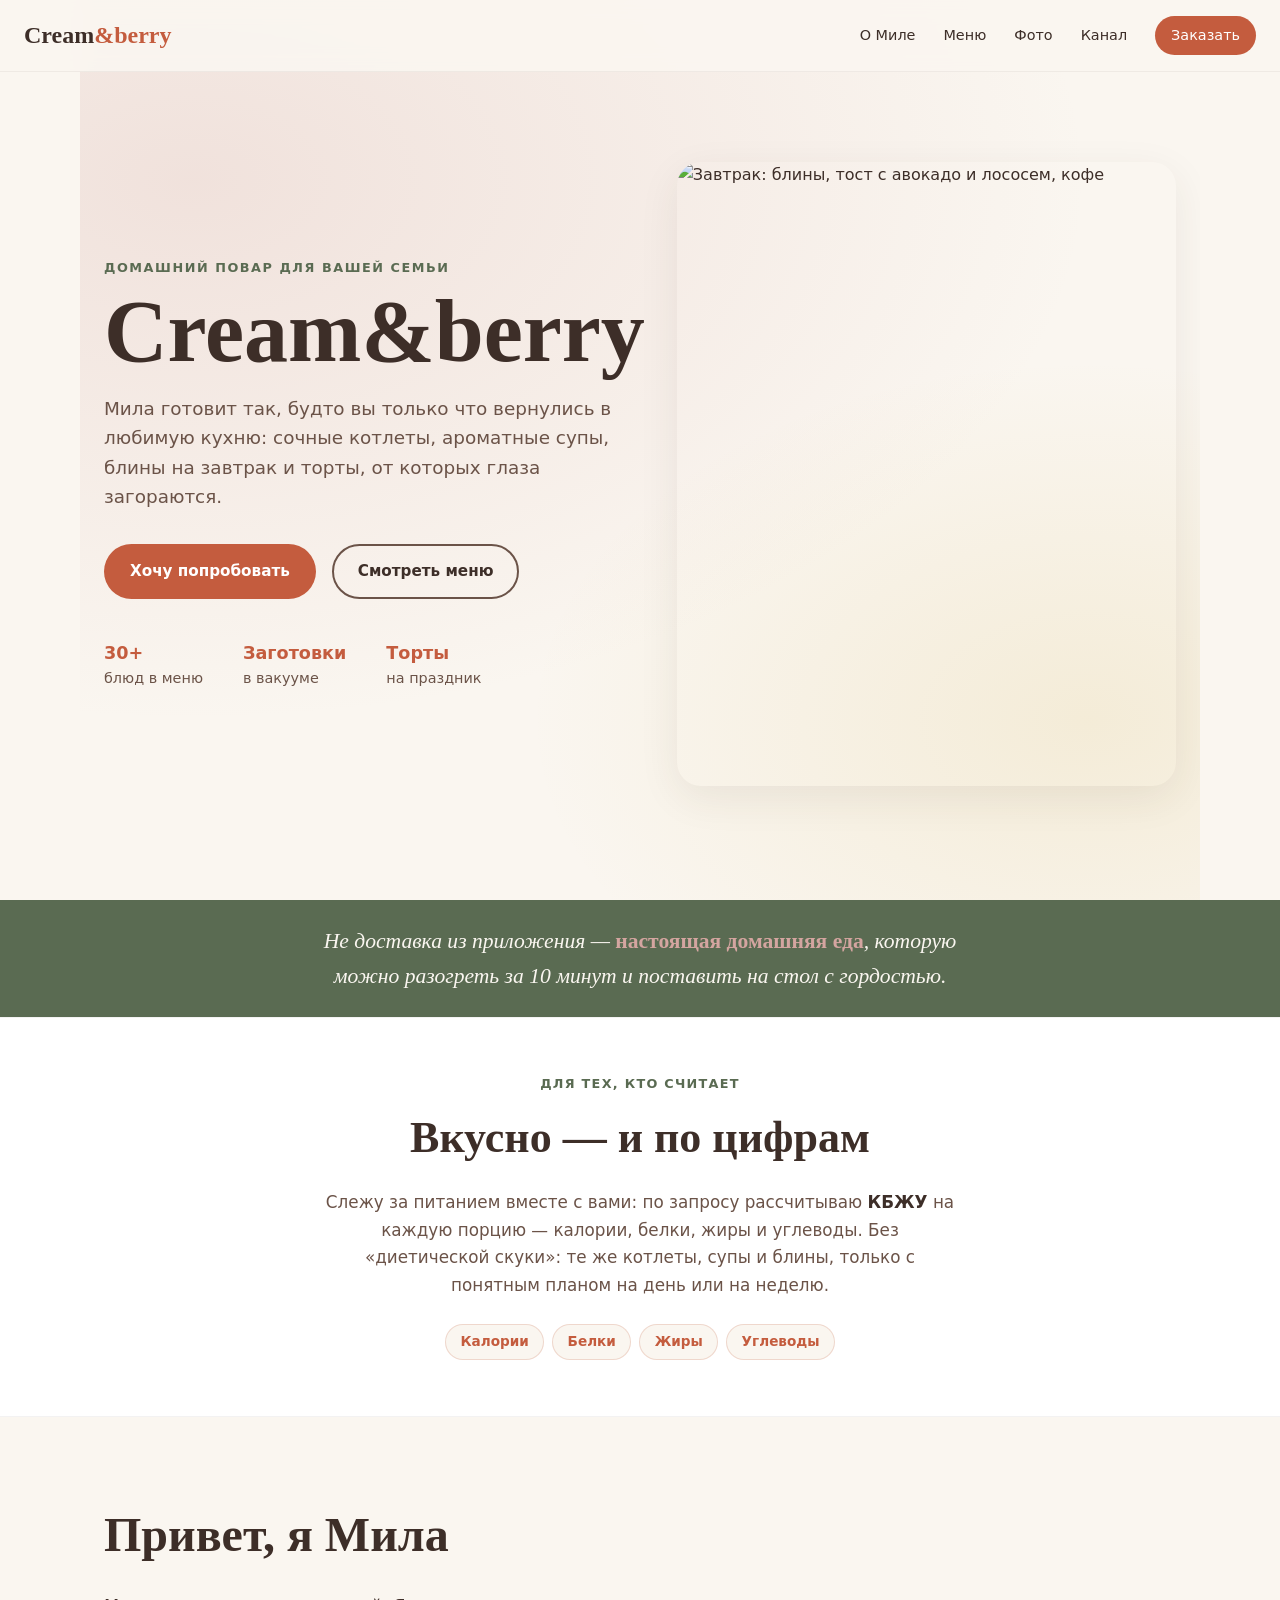
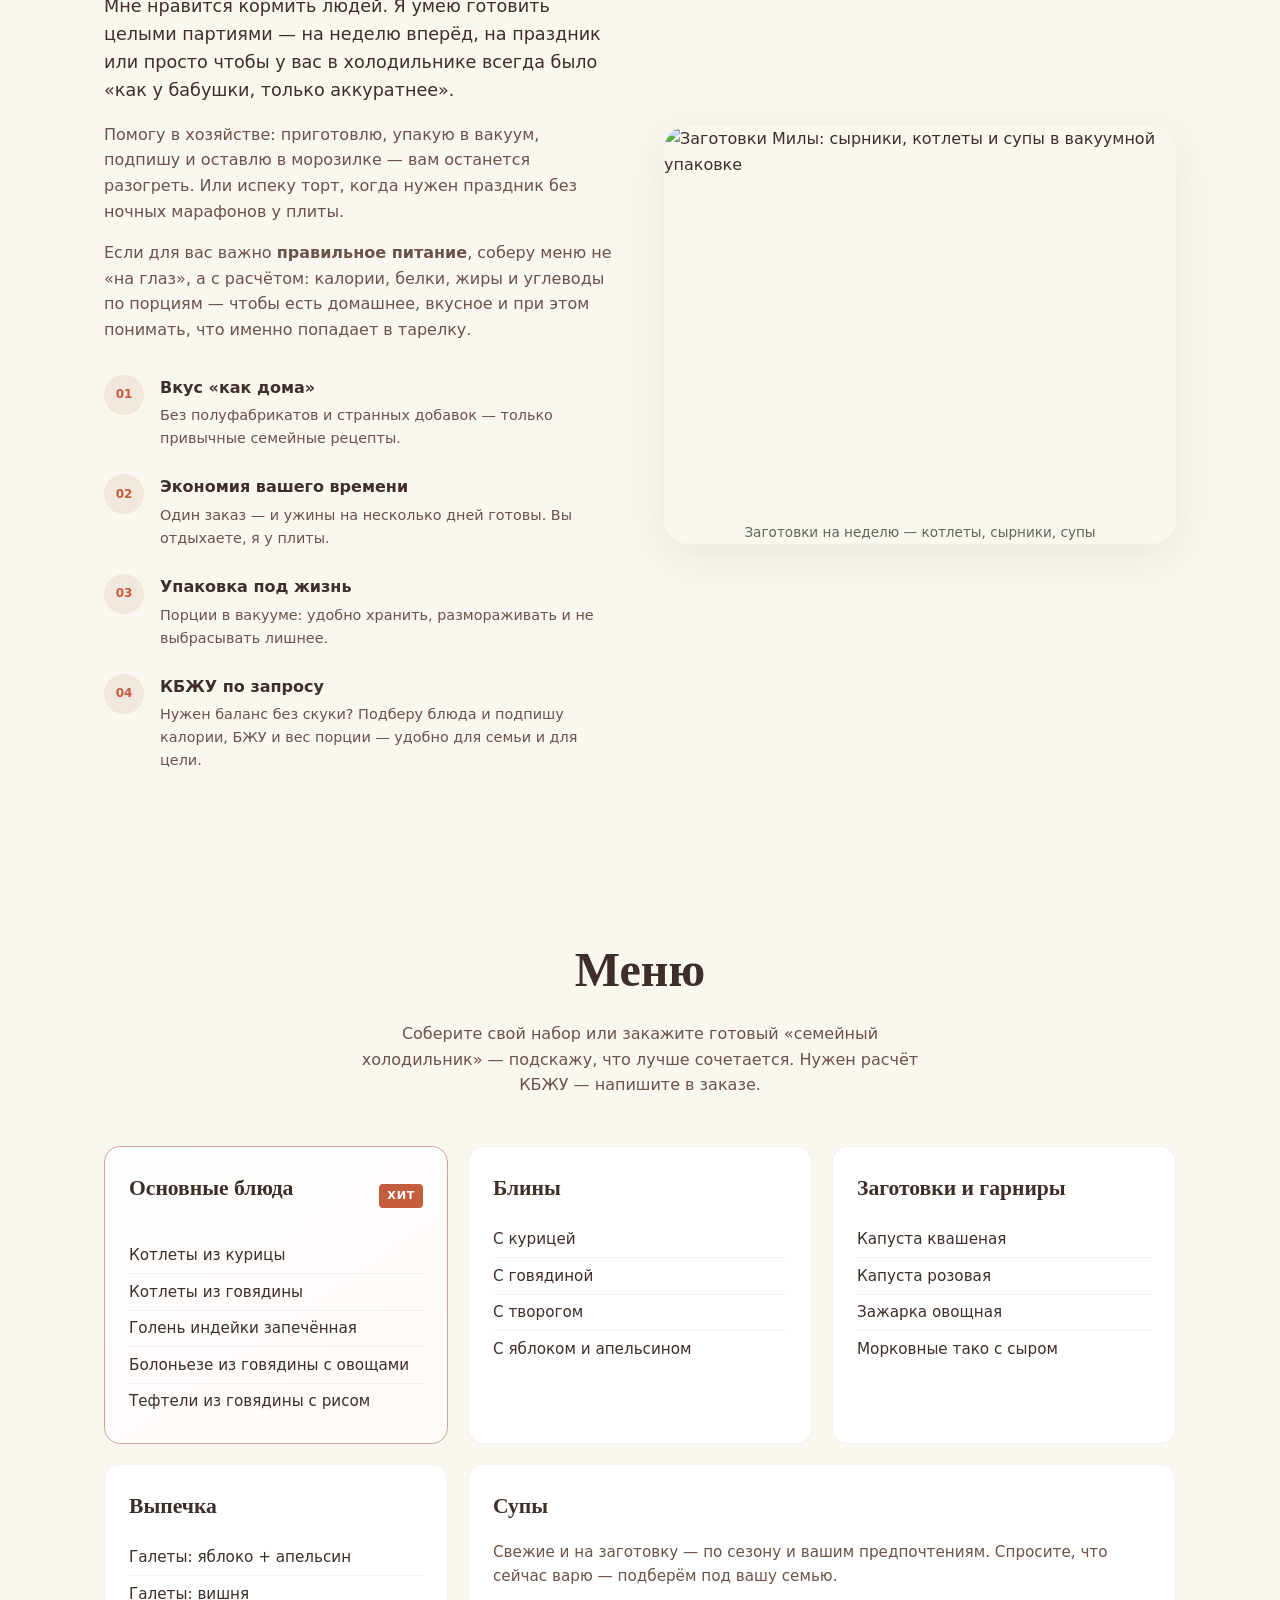
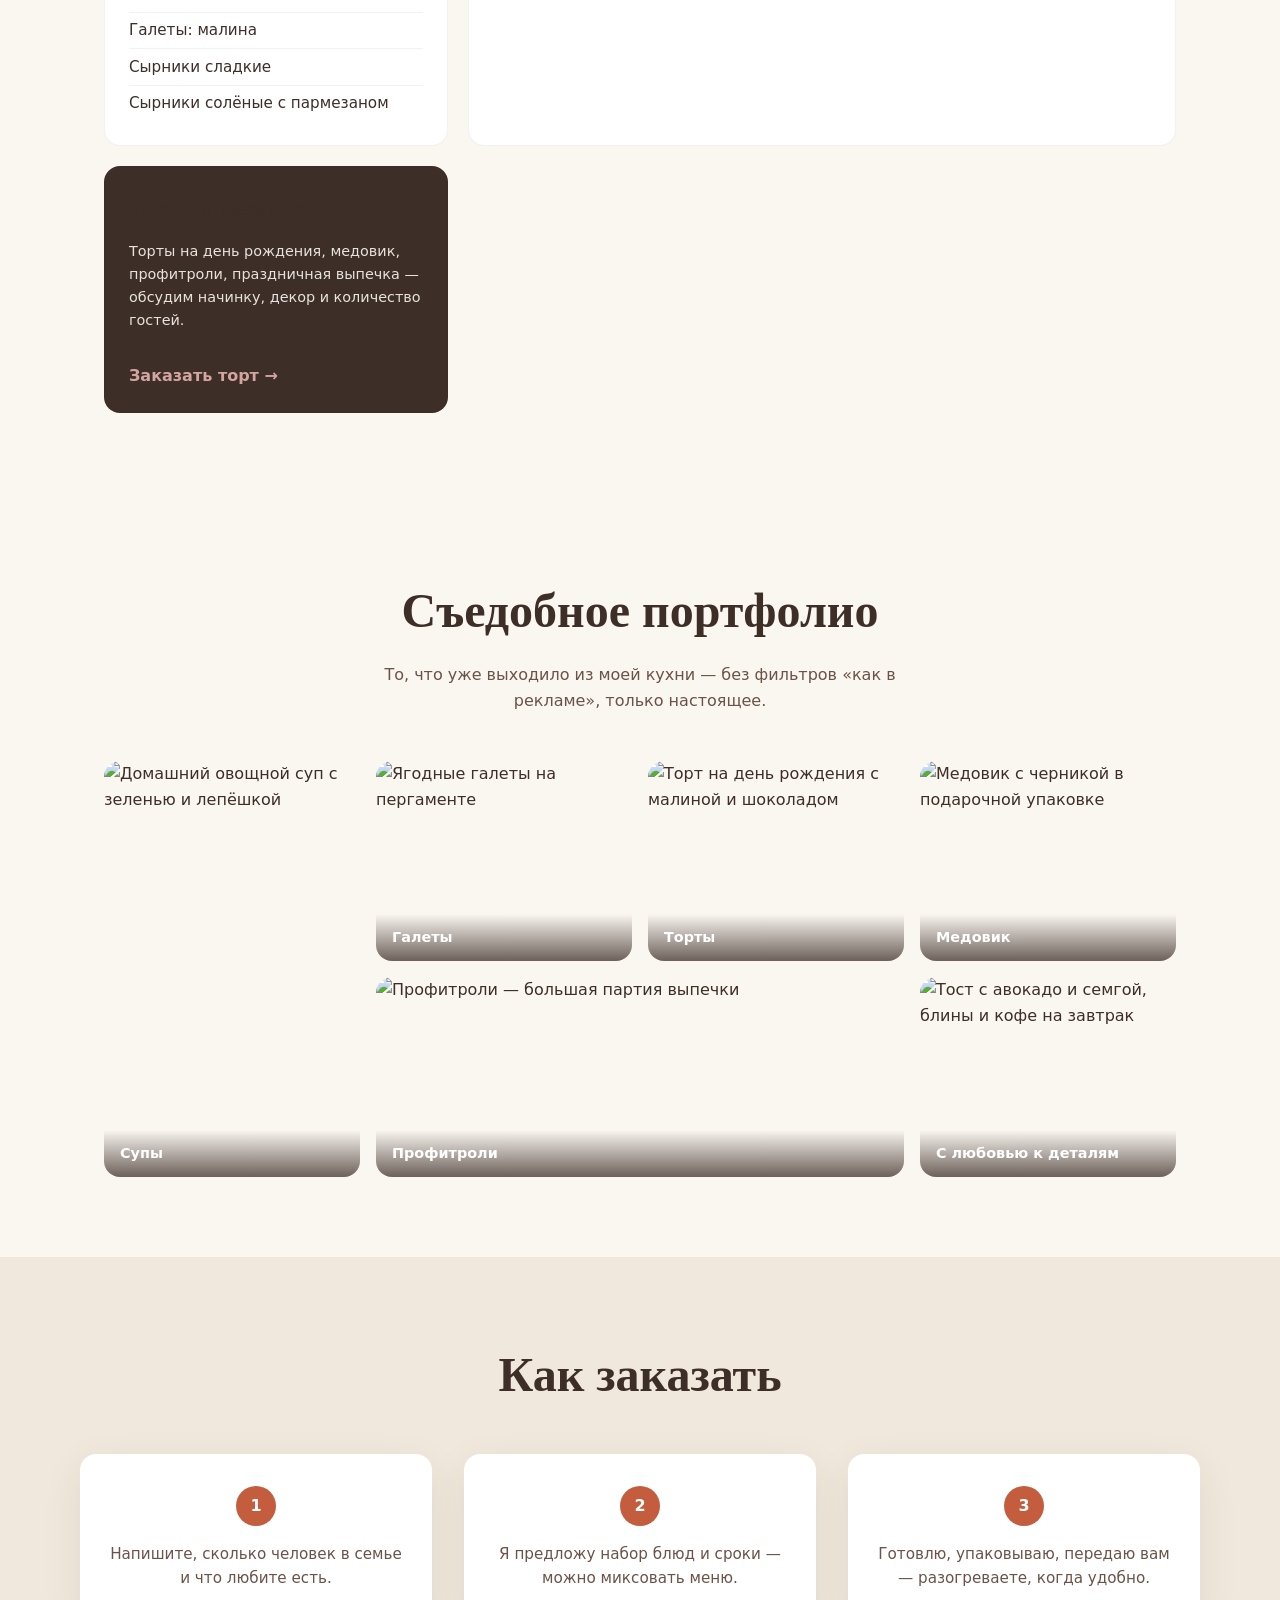
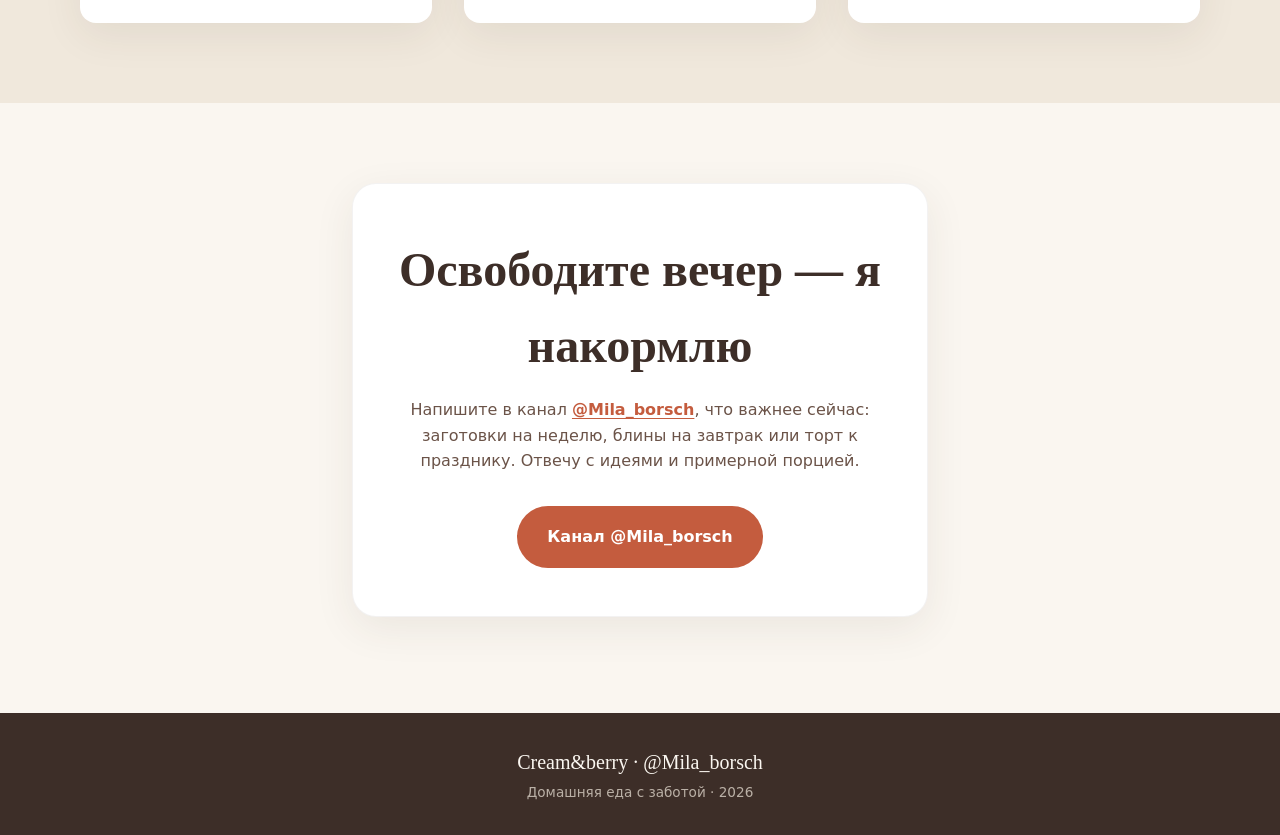
==== index.html @ 5bb438f9 "Add files via upload" ====
<!DOCTYPE html>
<html lang="ru">
<head>
  <meta charset="UTF-8" />
  <meta name="viewport" content="width=device-width, initial-scale=1, viewport-fit=cover" />
  <meta name="theme-color" content="#faf6f0" />
  <meta name="description" content="Cream&berry — домашний повар Мила: котлеты, блины, супы, заготовки, торты. По запросу — расчёт КБЖУ. Канал @Mila_borsch." />
  <title>Cream&berry — домашний повар Мила</title>
  <link rel="stylesheet" href="./styles.css" />
  <script>
    (function () {
      var p = location.pathname;
      if (p.indexOf("/publish/") !== -1) {
        location.replace(p.replace("/publish/", "/") + location.search + location.hash);
      }
    })();
  </script>
</head>
<body>
  <header class="header">
    <a class="logo" href="#top">Cream<span>&berry</span></a>
    <nav id="site-nav" class="nav" aria-label="Навигация">
      <a href="#about">О Миле</a>
      <a href="#menu">Меню</a>
      <a href="#gallery">Фото</a>
      <a href="https://t.me/Mila_borsch" target="_blank" rel="noopener">Канал</a>
      <a href="#order" class="nav-cta">Заказать</a>
    </nav>
    <button class="burger" type="button" aria-label="Открыть меню" aria-expanded="false" aria-controls="site-nav">
      <span></span><span></span><span></span>
    </button>
    <div class="nav-backdrop" hidden aria-hidden="true"></div>
  </header>

  <main id="top">
    <section class="hero">
      <div class="hero-bg" role="presentation"></div>
      <div class="hero-inner">
        <p class="eyebrow">Домашний повар для вашей семьи</p>
        <h1>Cream&berry</h1>
        <p class="hero-lead">
          Мила готовит так, будто вы только что вернулись в любимую кухню:
          сочные котлеты, ароматные супы, блины на завтрак и торты, от которых глаза загораются.
        </p>
        <div class="hero-actions">
          <a class="btn btn-primary" href="#order">Хочу попробовать</a>
          <a class="btn btn-ghost" href="#menu">Смотреть меню</a>
        </div>
        <ul class="hero-stats">
          <li><strong>30+</strong> блюд в меню</li>
          <li><strong>Заготовки</strong> в вакууме</li>
          <li><strong>Торты</strong> на праздник</li>
        </ul>
      </div>
      <figure class="hero-photo">
        <img src="images/hero-breakfast.png" alt="Завтрак: блины, тост с авокадо и лососем, кофе" width="500" height="600" />
      </figure>
    </section>

    <section class="strip">
      <p>Не доставка из приложения — <em>настоящая домашняя еда</em>, которую можно разогреть за 10 минут и поставить на стол с гордостью.</p>
    </section>

    <section class="nutrition" aria-labelledby="nutrition-title">
      <div class="nutrition-inner">
        <p class="nutrition-eyebrow">Для тех, кто считает</p>
        <h2 id="nutrition-title">Вкусно — и по цифрам</h2>
        <p class="nutrition-text">
          Слежу за питанием вместе с вами: по запросу рассчитываю <strong>КБЖУ</strong> на каждую порцию —
          калории, белки, жиры и углеводы. Без «диетической скуки»: те же котлеты, супы и блины,
          только с понятным планом на день или на неделю.
        </p>
        <ul class="nutrition-tags">
          <li>Калории</li>
          <li>Белки</li>
          <li>Жиры</li>
          <li>Углеводы</li>
        </ul>
      </div>
    </section>

    <section id="about" class="about section">
      <div class="about-text">
        <h2>Привет, я Мила</h2>
        <p class="lead">
          Мне нравится кормить людей. Я умею готовить целыми партиями — на неделю вперёд,
          на праздник или просто чтобы у вас в холодильнике всегда было «как у бабушки, только аккуратнее».
        </p>
        <p>
          Помогу в хозяйстве: приготовлю, упакую в вакуум, подпишу и оставлю в морозилке —
          вам останется разогреть. Или испеку торт, когда нужен праздник без ночных марафонов у плиты.
        </p>
        <p>
          Если для вас важно <strong>правильное питание</strong>, соберу меню не «на глаз», а с расчётом:
          калории, белки, жиры и углеводы по порциям — чтобы есть домашнее, вкусное и при этом понимать,
          что именно попадает в тарелку.
        </p>
        <ul class="benefits">
          <li>
            <span class="benefit-icon" aria-hidden="true">01</span>
            <div>
              <h3>Вкус «как дома»</h3>
              <p>Без полуфабрикатов и странных добавок — только привычные семейные рецепты.</p>
            </div>
          </li>
          <li>
            <span class="benefit-icon" aria-hidden="true">02</span>
            <div>
              <h3>Экономия вашего времени</h3>
              <p>Один заказ — и ужины на несколько дней готовы. Вы отдыхаете, я у плиты.</p>
            </div>
          </li>
          <li>
            <span class="benefit-icon" aria-hidden="true">03</span>
            <div>
              <h3>Упаковка под жизнь</h3>
              <p>Порции в вакууме: удобно хранить, размораживать и не выбрасывать лишнее.</p>
            </div>
          </li>
          <li>
            <span class="benefit-icon" aria-hidden="true">04</span>
            <div>
              <h3>КБЖУ по запросу</h3>
              <p>Нужен баланс без скуки? Подберу блюда и подпишу калории, БЖУ и вес порции — удобно для семьи и для цели.</p>
            </div>
          </li>
        </ul>
      </div>
      <figure class="about-photo">
        <img src="images/meal-prep.png" alt="Заготовки Милы: сырники, котлеты и супы в вакуумной упаковке" width="560" height="420" />
        <figcaption>Заготовки на неделю — котлеты, сырники, супы</figcaption>
      </figure>
    </section>

    <section id="menu" class="menu section">
      <div class="section-head">
        <h2>Меню</h2>
        <p>Соберите свой набор или закажите готовый «семейный холодильник» — подскажу, что лучше сочетается. Нужен расчёт КБЖУ — напишите в заказе.</p>
      </div>

      <div class="menu-grid">
        <article class="menu-card menu-card--featured">
          <div class="menu-card-head">
            <h3>Основные блюда</h3>
            <span class="tag">хит</span>
          </div>
          <ul>
            <li>Котлеты из курицы</li>
            <li>Котлеты из говядины</li>
            <li>Голень индейки запечённая</li>
            <li>Болоньезе из говядины с овощами</li>
            <li>Тефтели из говядины с рисом</li>
          </ul>
        </article>

        <article class="menu-card">
          <h3>Блины</h3>
          <ul>
            <li>С курицей</li>
            <li>С говядиной</li>
            <li>С творогом</li>
            <li>С яблоком и апельсином</li>
          </ul>
        </article>

        <article class="menu-card">
          <h3>Заготовки и гарниры</h3>
          <ul>
            <li>Капуста квашеная</li>
            <li>Капуста розовая</li>
            <li>Зажарка овощная</li>
            <li>Морковные тако с сыром</li>
          </ul>
        </article>

        <article class="menu-card">
          <h3>Выпечка</h3>
          <ul>
            <li>Галеты: яблоко + апельсин</li>
            <li>Галеты: вишня</li>
            <li>Галеты: малина</li>
            <li>Сырники сладкие</li>
            <li>Сырники солёные с пармезаном</li>
          </ul>
        </article>

        <article class="menu-card menu-card--wide">
          <h3>Супы</h3>
          <p class="menu-note">Свежие и на заготовку — по сезону и вашим предпочтениям. Спросите, что сейчас варю — подберём под вашу семью.</p>
        </article>

        <article class="menu-card menu-card--accent">
          <h3>Торты и праздник</h3>
          <p>Торты на день рождения, медовик, профитроли, праздничная выпечка — обсудим начинку, декор и количество гостей.</p>
          <a class="link-arrow" href="#order">Заказать торт →</a>
        </article>
      </div>
    </section>

    <section id="gallery" class="gallery section">
      <div class="section-head">
        <h2>Съедобное портфолио</h2>
        <p>То, что уже выходило из моей кухни — без фильтров «как в рекламе», только настоящее.</p>
      </div>
      <div class="gallery-grid">
        <figure class="gallery-item gallery-item--tall">
          <img src="images/soup.png" alt="Домашний овощной суп с зеленью и лепёшкой" loading="lazy" />
          <figcaption>Супы</figcaption>
        </figure>
        <figure class="gallery-item">
          <img src="images/galettes.png" alt="Ягодные галеты на пергаменте" loading="lazy" />
          <figcaption>Галеты</figcaption>
        </figure>
        <figure class="gallery-item">
          <img src="images/birthday-cake.png" alt="Торт на день рождения с малиной и шоколадом" loading="lazy" />
          <figcaption>Торты</figcaption>
        </figure>
        <figure class="gallery-item">
          <img src="images/honey-cake.png" alt="Медовик с черникой в подарочной упаковке" loading="lazy" />
          <figcaption>Медовик</figcaption>
        </figure>
        <figure class="gallery-item gallery-item--wide">
          <img src="images/profiteroles.png" alt="Профитроли — большая партия выпечки" loading="lazy" />
          <figcaption>Профитроли</figcaption>
        </figure>
        <figure class="gallery-item">
          <img src="images/hero-breakfast.png" alt="Тост с авокадо и семгой, блины и кофе на завтрак" loading="lazy" />
          <figcaption>С любовью к деталям</figcaption>
        </figure>
      </div>
    </section>

    <section class="how section">
      <h2>Как заказать</h2>
      <ol class="steps">
        <li>
          <span class="step-num">1</span>
          <p>Напишите, сколько человек в семье и что любите есть.</p>
        </li>
        <li>
          <span class="step-num">2</span>
          <p>Я предложу набор блюд и сроки — можно миксовать меню.</p>
        </li>
        <li>
          <span class="step-num">3</span>
          <p>Готовлю, упаковываю, передаю вам — разогреваете, когда удобно.</p>
        </li>
      </ol>
    </section>

    <section id="order" class="cta section">
      <div class="cta-inner">
        <h2>Освободите вечер — я накормлю</h2>
        <p>
          Напишите в канал <a href="https://t.me/Mila_borsch" target="_blank" rel="noopener">@Mila_borsch</a>,
          что важнее сейчас: заготовки на неделю, блины на завтрак или торт к празднику.
          Отвечу с идеями и примерной порцией.
        </p>
        <div class="cta-buttons">
          <a class="btn btn-primary btn-lg" href="https://t.me/Mila_borsch" target="_blank" rel="noopener">Канал @Mila_borsch</a>
        </div>
      </div>
    </section>
  </main>

  <aside class="mobile-bar" aria-label="Быстрый заказ">
    <a class="mobile-bar-channel" href="https://t.me/Mila_borsch" target="_blank" rel="noopener">@Mila_borsch</a>
    <a class="btn btn-primary mobile-bar-btn" href="https://t.me/Mila_borsch" target="_blank" rel="noopener">Заказать</a>
  </aside>

  <footer class="footer">
    <p class="footer-brand">Cream&berry · <a href="https://t.me/Mila_borsch" target="_blank" rel="noopener">@Mila_borsch</a></p>
    <p class="footer-copy">Домашняя еда с заботой · 2026</p>
  </footer>

  <script src="./script.js"></script>
</body>
</html>
---- styles.css ----
:root {
  --cream: #faf6f0;
  --cream-dark: #f0e8dc;
  --terracotta: #c45c3e;
  --terracotta-dark: #a84a32;
  --sage: #5a6b52;
  --sage-light: #7d8f74;
  --brown: #3d2e28;
  --brown-soft: #6b5348;
  --rose: #d4a5a0;
  --gold: #c9a227;
  --white: #fff;
  --shadow: 0 12px 40px rgba(61, 46, 40, 0.08);
  --radius: 16px;
  --radius-lg: 24px;
  --font-display: Georgia, "Times New Roman", serif;
  --font-body: system-ui, -apple-system, "Segoe UI", Roboto, sans-serif;
  --max: 1120px;
}

*,
*::before,
*::after {
  box-sizing: border-box;
}

html {
  scroll-behavior: smooth;
  scroll-padding-top: 4.5rem;
}

body {
  margin: 0;
  font-family: var(--font-body);
  font-size: 1rem;
  line-height: 1.6;
  color: var(--brown);
  background: var(--cream);
  overflow-x: hidden;
}

body.menu-open {
  overflow: hidden;
}

img {
  max-width: 100%;
  height: auto;
  display: block;
}

a {
  color: inherit;
  text-decoration: none;
}

/* Header */
.header {
  position: fixed;
  top: 0;
  left: 0;
  right: 0;
  z-index: 100;
  display: flex;
  align-items: center;
  justify-content: space-between;
  padding: 1rem 1.5rem;
  background: rgba(250, 246, 240, 0.92);
  backdrop-filter: blur(10px);
  border-bottom: 1px solid rgba(61, 46, 40, 0.06);
}

.logo {
  font-family: var(--font-display);
  font-size: 1.5rem;
  font-weight: 700;
  color: var(--brown);
}

.logo span {
  color: var(--terracotta);
}

.nav {
  display: flex;
  gap: 1.75rem;
  align-items: center;
  font-size: 0.9rem;
  font-weight: 500;
}

.nav a:hover {
  color: var(--terracotta);
}

.nav-cta {
  padding: 0.5rem 1rem;
  background: var(--terracotta);
  color: var(--white) !important;
  border-radius: 999px;
}

.nav-cta:hover {
  background: var(--terracotta-dark);
}

.burger {
  display: none;
  flex-direction: column;
  gap: 5px;
  padding: 8px;
  border: none;
  background: none;
  cursor: pointer;
}

.burger span {
  width: 22px;
  height: 2px;
  background: var(--brown);
  border-radius: 1px;
  transition: transform 0.2s, opacity 0.2s;
}

.burger.is-active span:nth-child(1) {
  transform: translateY(7px) rotate(45deg);
}

.burger.is-active span:nth-child(2) {
  opacity: 0;
}

.burger.is-active span:nth-child(3) {
  transform: translateY(-7px) rotate(-45deg);
}

.nav-backdrop {
  display: none;
}

/* Buttons */
.btn {
  display: inline-flex;
  align-items: center;
  justify-content: center;
  padding: 0.85rem 1.5rem;
  font-family: var(--font-body);
  font-size: 0.95rem;
  font-weight: 600;
  border-radius: 999px;
  border: 2px solid transparent;
  cursor: pointer;
  transition: transform 0.15s, background 0.15s, color 0.15s;
}

.btn:hover {
  transform: translateY(-1px);
}

.btn-primary {
  background: var(--terracotta);
  color: var(--white);
}

.btn-primary:hover {
  background: var(--terracotta-dark);
}

.btn-secondary {
  background: var(--brown);
  color: var(--white);
}

.btn-secondary:hover {
  background: var(--brown-soft);
}

.btn-ghost {
  border-color: var(--brown-soft);
  color: var(--brown);
  background: transparent;
}

.btn-ghost:hover {
  border-color: var(--terracotta);
  color: var(--terracotta);
}

.btn-lg {
  padding: 1rem 1.75rem;
  font-size: 1rem;
}

/* Hero */
.hero {
  position: relative;
  min-height: 100vh;
  display: grid;
  grid-template-columns: 1fr 1fr;
  align-items: center;
  gap: 2rem;
  padding: 7rem 1.5rem 4rem;
  max-width: var(--max);
  margin: 0 auto;
  overflow: hidden;
}

.hero-bg {
  position: absolute;
  inset: 0;
  background:
    radial-gradient(ellipse 80% 60% at 10% 20%, rgba(212, 165, 160, 0.25), transparent),
    radial-gradient(ellipse 50% 40% at 90% 80%, rgba(201, 162, 39, 0.12), transparent);
  pointer-events: none;
}

.hero-inner {
  position: relative;
  z-index: 1;
}

.eyebrow {
  font-size: 0.8rem;
  font-weight: 600;
  letter-spacing: 0.12em;
  text-transform: uppercase;
  color: var(--sage);
  margin: 0 0 0.75rem;
}

.hero h1 {
  font-family: var(--font-display);
  font-size: clamp(3.5rem, 8vw, 5.5rem);
  font-weight: 700;
  line-height: 0.95;
  margin: 0 0 1.25rem;
  color: var(--brown);
}

.hero-lead {
  font-size: 1.15rem;
  color: var(--brown-soft);
  max-width: 32rem;
  margin: 0 0 2rem;
}

.hero-actions {
  display: flex;
  flex-wrap: wrap;
  gap: 1rem;
  margin-bottom: 2.5rem;
}

.hero-stats {
  list-style: none;
  padding: 0;
  margin: 0;
  display: flex;
  flex-wrap: wrap;
  gap: 1.5rem 2.5rem;
  font-size: 0.9rem;
  color: var(--brown-soft);
}

.hero-stats strong {
  display: block;
  font-size: 1.1rem;
  color: var(--terracotta);
  font-weight: 700;
}

.hero-photo {
  position: relative;
  z-index: 1;
  margin: 0;
  border-radius: var(--radius-lg);
  overflow: hidden;
  box-shadow: var(--shadow);
}

.hero-photo img {
  width: 100%;
  aspect-ratio: 4 / 5;
  object-fit: cover;
}

/* Strip */
.strip {
  background: var(--sage);
  color: var(--cream);
  text-align: center;
  padding: 1.5rem 1.5rem;
}

.strip p {
  margin: 0;
  max-width: 40rem;
  margin-inline: auto;
  font-family: var(--font-display);
  font-size: 1.35rem;
  font-style: italic;
}

.strip em {
  font-style: normal;
  color: var(--rose);
  font-weight: 600;
}

/* Nutrition / KBJU */
.nutrition {
  padding: 3.5rem 1.5rem;
  background: var(--white);
  border-block: 1px solid rgba(61, 46, 40, 0.06);
}

.nutrition-inner {
  max-width: 40rem;
  margin: 0 auto;
  text-align: center;
}

.nutrition-eyebrow {
  margin: 0 0 0.5rem;
  font-size: 0.8rem;
  font-weight: 600;
  letter-spacing: 0.1em;
  text-transform: uppercase;
  color: var(--sage);
}

.nutrition h2 {
  font-family: var(--font-display);
  font-size: clamp(2rem, 5vw, 2.75rem);
  font-weight: 600;
  margin: 0 0 1rem;
  color: var(--brown);
}

.nutrition-text {
  margin: 0 0 1.5rem;
  font-size: 1.05rem;
  line-height: 1.65;
  color: var(--brown-soft);
}

.nutrition-text strong {
  color: var(--brown);
  font-weight: 600;
}

.nutrition-tags {
  list-style: none;
  padding: 0;
  margin: 0;
  display: flex;
  flex-wrap: wrap;
  justify-content: center;
  gap: 0.5rem;
}

.nutrition-tags li {
  padding: 0.4rem 0.9rem;
  font-size: 0.85rem;
  font-weight: 600;
  color: var(--terracotta);
  background: var(--cream);
  border: 1px solid rgba(196, 92, 62, 0.2);
  border-radius: 999px;
}

/* Sections */
.section {
  padding: 5rem 1.5rem;
  max-width: var(--max);
  margin: 0 auto;
}

.section-head {
  text-align: center;
  max-width: 36rem;
  margin: 0 auto 3rem;
}

.section-head h2,
.about h2,
.how h2,
.cta h2 {
  font-family: var(--font-display);
  font-size: clamp(2.25rem, 5vw, 3rem);
  font-weight: 600;
  margin: 0 0 0.75rem;
  color: var(--brown);
}

.section-head p {
  margin: 0;
  color: var(--brown-soft);
}

/* About */
.about {
  display: grid;
  grid-template-columns: 1fr 1fr;
  gap: 3rem;
  align-items: center;
}

.about .lead {
  font-size: 1.1rem;
  color: var(--brown);
}

.about p {
  color: var(--brown-soft);
}

.benefits {
  list-style: none;
  padding: 0;
  margin: 2rem 0 0;
  display: flex;
  flex-direction: column;
  gap: 1.5rem;
}

.benefits li {
  display: flex;
  gap: 1rem;
  align-items: flex-start;
}

.benefit-icon {
  flex-shrink: 0;
  font-size: 0.75rem;
  font-weight: 700;
  color: var(--terracotta);
  width: 2.5rem;
  height: 2.5rem;
  display: flex;
  align-items: center;
  justify-content: center;
  background: var(--cream-dark);
  border-radius: 50%;
}

.benefits h3 {
  margin: 0 0 0.25rem;
  font-size: 1rem;
}

.benefits p {
  margin: 0;
  font-size: 0.9rem;
}

.about-photo {
  margin: 0;
  border-radius: var(--radius-lg);
  overflow: hidden;
  box-shadow: var(--shadow);
}

.about-photo figcaption {
  padding: 0.75rem 0 0;
  font-size: 0.85rem;
  color: var(--sage);
  text-align: center;
}

.about-photo img {
  width: 100%;
  aspect-ratio: 4 / 3;
  object-fit: cover;
}

/* Menu */
.menu-grid {
  display: grid;
  grid-template-columns: repeat(3, 1fr);
  gap: 1.25rem;
}

.menu-card {
  background: var(--white);
  border-radius: var(--radius);
  padding: 1.5rem;
  border: 1px solid rgba(61, 46, 40, 0.06);
}

.menu-card--featured {
  grid-column: span 1;
  border-color: var(--rose);
  background: linear-gradient(145deg, var(--white) 0%, #fff9f7 100%);
}

.menu-card--wide {
  grid-column: span 2;
}

.menu-card--accent {
  grid-column: span 1;
  background: var(--brown);
  color: var(--cream);
}

.menu-card--accent h3,
.menu-card--accent p {
  color: var(--cream);
}

.menu-card--accent .link-arrow {
  color: var(--rose);
  font-weight: 600;
  margin-top: 1rem;
  display: inline-block;
}

.menu-card-head {
  display: flex;
  align-items: center;
  justify-content: space-between;
  gap: 0.5rem;
  margin-bottom: 1rem;
}

.menu-card h3 {
  font-family: var(--font-display);
  font-size: 1.35rem;
  margin: 0 0 1rem;
  color: var(--brown);
}

.menu-card--accent h3 {
  margin-bottom: 0.75rem;
}

.tag {
  font-size: 0.7rem;
  font-weight: 700;
  text-transform: uppercase;
  letter-spacing: 0.06em;
  background: var(--terracotta);
  color: var(--white);
  padding: 0.2rem 0.5rem;
  border-radius: 4px;
}

.menu-card ul {
  margin: 0;
  padding: 0;
  list-style: none;
}

.menu-card li {
  padding: 0.35rem 0;
  border-bottom: 1px solid rgba(61, 46, 40, 0.06);
  font-size: 0.95rem;
}

.menu-card li:last-child {
  border-bottom: none;
}

.menu-note {
  margin: 0;
  font-size: 0.95rem;
  color: var(--brown-soft);
}

.menu-card--accent .menu-note,
.menu-card--accent p {
  font-size: 0.9rem;
  opacity: 0.9;
}

/* Gallery */
.gallery-grid {
  display: grid;
  grid-template-columns: repeat(4, 1fr);
  grid-template-rows: repeat(2, 200px);
  gap: 1rem;
}

.gallery-item {
  margin: 0;
  position: relative;
  border-radius: var(--radius);
  overflow: hidden;
}

.gallery-item img {
  width: 100%;
  height: 100%;
  object-fit: cover;
  transition: transform 0.4s ease;
}

.gallery-item:hover img {
  transform: scale(1.04);
}

.gallery-item figcaption {
  position: absolute;
  bottom: 0;
  left: 0;
  right: 0;
  padding: 0.75rem 1rem;
  background: linear-gradient(transparent, rgba(61, 46, 40, 0.75));
  color: var(--white);
  font-weight: 600;
  font-size: 0.9rem;
}

.gallery-item--tall {
  grid-row: span 2;
}

.gallery-item--wide {
  grid-column: span 2;
}

/* How */
.how {
  text-align: center;
  background: var(--cream-dark);
  max-width: none;
  padding-left: 1.5rem;
  padding-right: 1.5rem;
}

.how h2 {
  margin-bottom: 2.5rem;
}

.steps {
  list-style: none;
  padding: 0;
  margin: 0 auto;
  max-width: var(--max);
  display: grid;
  grid-template-columns: repeat(3, 1fr);
  gap: 2rem;
}

.steps li {
  background: var(--white);
  padding: 2rem 1.5rem;
  border-radius: var(--radius);
  box-shadow: var(--shadow);
}

.step-num {
  display: inline-flex;
  width: 2.5rem;
  height: 2.5rem;
  align-items: center;
  justify-content: center;
  background: var(--terracotta);
  color: var(--white);
  font-weight: 700;
  border-radius: 50%;
  margin-bottom: 1rem;
}

.steps p {
  margin: 0;
  font-size: 0.95rem;
  color: var(--brown-soft);
}

/* CTA */
.cta {
  max-width: none;
  padding-bottom: 6rem;
}

.cta-inner {
  max-width: 36rem;
  margin: 0 auto;
  text-align: center;
  background: var(--white);
  padding: 3rem 2rem;
  border-radius: var(--radius-lg);
  box-shadow: var(--shadow);
  border: 1px solid rgba(61, 46, 40, 0.06);
}

.cta-inner p {
  color: var(--brown-soft);
  margin: 0 0 2rem;
}

.cta-buttons {
  display: flex;
  flex-wrap: wrap;
  gap: 1rem;
  justify-content: center;
}

.cta-inner a:not(.btn) {
  color: var(--terracotta);
  font-weight: 600;
  text-decoration: underline;
  text-underline-offset: 3px;
}

.cta-inner a:not(.btn):hover {
  color: var(--terracotta-dark);
}

/* Footer */
.footer {
  text-align: center;
  padding: 2rem 1.5rem;
  border-top: 1px solid rgba(61, 46, 40, 0.08);
  background: var(--brown);
  color: var(--cream-dark);
}

.footer-brand {
  font-family: var(--font-display);
  font-size: 1.25rem;
  margin: 0 0 0.25rem;
  color: var(--cream);
}

.footer-brand a {
  color: var(--cream);
}

.footer-brand a:hover {
  color: var(--rose);
}

.footer-copy {
  margin: 0;
  font-size: 0.85rem;
  opacity: 0.7;
}

/* Mobile bottom bar */
.mobile-bar {
  display: none;
}

/* Tablet & mobile */
@media (max-width: 900px) {
  html {
    scroll-padding-top: 3.75rem;
  }

  .header {
    padding: 0.75rem max(1rem, env(safe-area-inset-right)) 0.75rem max(1rem, env(safe-area-inset-left));
    padding-top: max(0.75rem, env(safe-area-inset-top));
  }

  .logo {
    font-size: 1.25rem;
    max-width: 55vw;
    line-height: 1.1;
  }

  .burger {
    display: flex;
    min-width: 44px;
    min-height: 44px;
    align-items: center;
    justify-content: center;
    z-index: 110;
  }

  .nav-backdrop {
    display: block;
    position: fixed;
    inset: 0;
    z-index: 98;
    background: rgba(61, 46, 40, 0.45);
    opacity: 0;
    transition: opacity 0.25s;
    pointer-events: none;
  }

  .nav-backdrop:not([hidden]) {
    opacity: 1;
    pointer-events: auto;
  }

  .nav {
    position: fixed;
    inset: 0;
    top: 0;
    left: 0;
    right: 0;
    bottom: 0;
    z-index: 99;
    flex-direction: column;
    align-items: stretch;
    justify-content: center;
    gap: 0;
    padding: 5rem 1.5rem 2rem;
    padding-top: max(5rem, calc(env(safe-area-inset-top) + 4rem));
    background: var(--cream);
    opacity: 0;
    visibility: hidden;
    transform: translateX(100%);
    transition: transform 0.3s ease, opacity 0.25s, visibility 0.25s;
  }

  .nav:not(.is-open) {
    pointer-events: none;
  }

  .nav.is-open {
    opacity: 1;
    visibility: visible;
    transform: translateX(0);
    pointer-events: auto;
  }

  .nav a {
    padding: 1rem 0;
    font-size: 1.15rem;
    border-bottom: 1px solid rgba(61, 46, 40, 0.08);
    min-height: 48px;
    display: flex;
    align-items: center;
  }

  .nav a:last-child {
    border-bottom: none;
  }

  .nav-cta {
    margin-top: 1rem;
    justify-content: center;
    text-align: center;
    padding: 1rem 1.5rem;
    font-size: 1.05rem;
    border: none;
  }

  .hero {
    grid-template-columns: 1fr;
    min-height: auto;
    padding: calc(4.5rem + env(safe-area-inset-top, 0px)) 1.25rem 2.5rem;
    gap: 1.5rem;
  }

  .hero h1 {
    font-size: clamp(2.5rem, 12vw, 3.75rem);
    word-break: break-word;
  }

  .hero-lead {
    font-size: 1rem;
    margin-bottom: 1.5rem;
  }

  .hero-stats {
    gap: 1rem 1.5rem;
  }

  .hero-photo {
    order: -1;
    max-height: none;
  }

  .hero-photo img {
    aspect-ratio: 1 / 1;
    max-height: 52vh;
  }

  .strip {
    padding: 1.25rem 1rem;
  }

  .strip p {
    font-size: 1.1rem;
  }

  .nutrition {
    padding: 2.5rem 1.25rem;
  }

  .nutrition-text {
    font-size: 1rem;
  }

  .section {
    padding: 3rem 1.25rem;
  }

  .section-head {
    margin-bottom: 2rem;
  }

  .about {
    grid-template-columns: 1fr;
    gap: 2rem;
  }

  .about-photo {
    order: -1;
  }

  .menu-grid {
    grid-template-columns: 1fr;
  }

  .menu-card--wide,
  .menu-card--featured,
  .menu-card--accent {
    grid-column: span 1;
  }

  .gallery-grid {
    display: flex;
    flex-direction: column;
    gap: 0.75rem;
  }

  .gallery-item,
  .gallery-item--tall,
  .gallery-item--wide {
    grid-column: unset;
    grid-row: unset;
    min-height: 0;
  }

  .gallery-item img {
    aspect-ratio: 4 / 3;
    height: auto;
  }

  .gallery-item:hover img {
    transform: none;
  }

  .steps {
    grid-template-columns: 1fr;
    gap: 1rem;
  }

  .steps li {
    padding: 1.5rem 1.25rem;
  }

  .cta {
    padding-bottom: 5rem;
  }

  .cta-inner {
    padding: 2rem 1.25rem;
    margin-inline: 0;
    border-radius: var(--radius);
  }

  .cta-buttons .btn {
    width: 100%;
  }

  .footer {
    padding-bottom: calc(5.5rem + env(safe-area-inset-bottom, 0px));
  }

  .mobile-bar {
    display: flex;
    align-items: center;
    justify-content: space-between;
    gap: 0.75rem;
    position: fixed;
    left: 0;
    right: 0;
    bottom: 0;
    z-index: 90;
    padding: 0.65rem max(1rem, env(safe-area-inset-right)) calc(0.65rem + env(safe-area-inset-bottom, 0px)) max(1rem, env(safe-area-inset-left));
    background: rgba(250, 246, 240, 0.96);
    backdrop-filter: blur(12px);
    border-top: 1px solid rgba(61, 46, 40, 0.1);
    box-shadow: 0 -4px 24px rgba(61, 46, 40, 0.06);
  }

  .mobile-bar-channel {
    font-size: 0.85rem;
    font-weight: 600;
    color: var(--brown-soft);
    flex-shrink: 0;
  }

  .mobile-bar-btn {
    flex: 1;
    max-width: 12rem;
    padding: 0.75rem 1.25rem;
    min-height: 44px;
  }
}

@media (max-width: 480px) {
  .hero-actions {
    flex-direction: column;
  }

  .hero-actions .btn {
    width: 100%;
    min-height: 48px;
  }

  .btn {
    min-height: 44px;
  }

  .eyebrow {
    font-size: 0.72rem;
    letter-spacing: 0.08em;
  }

  .hero-stats {
    flex-direction: column;
    gap: 0.75rem;
  }

  .hero-stats li {
    display: flex;
    align-items: baseline;
    gap: 0.5rem;
  }

  .hero-stats strong {
    display: inline;
    margin-right: 0.35rem;
  }

  .menu-card {
    padding: 1.25rem;
  }

  .cta-inner h2 {
    font-size: 1.75rem;
  }
}

@media (min-width: 901px) {
  .mobile-bar {
    display: none !important;
  }
}
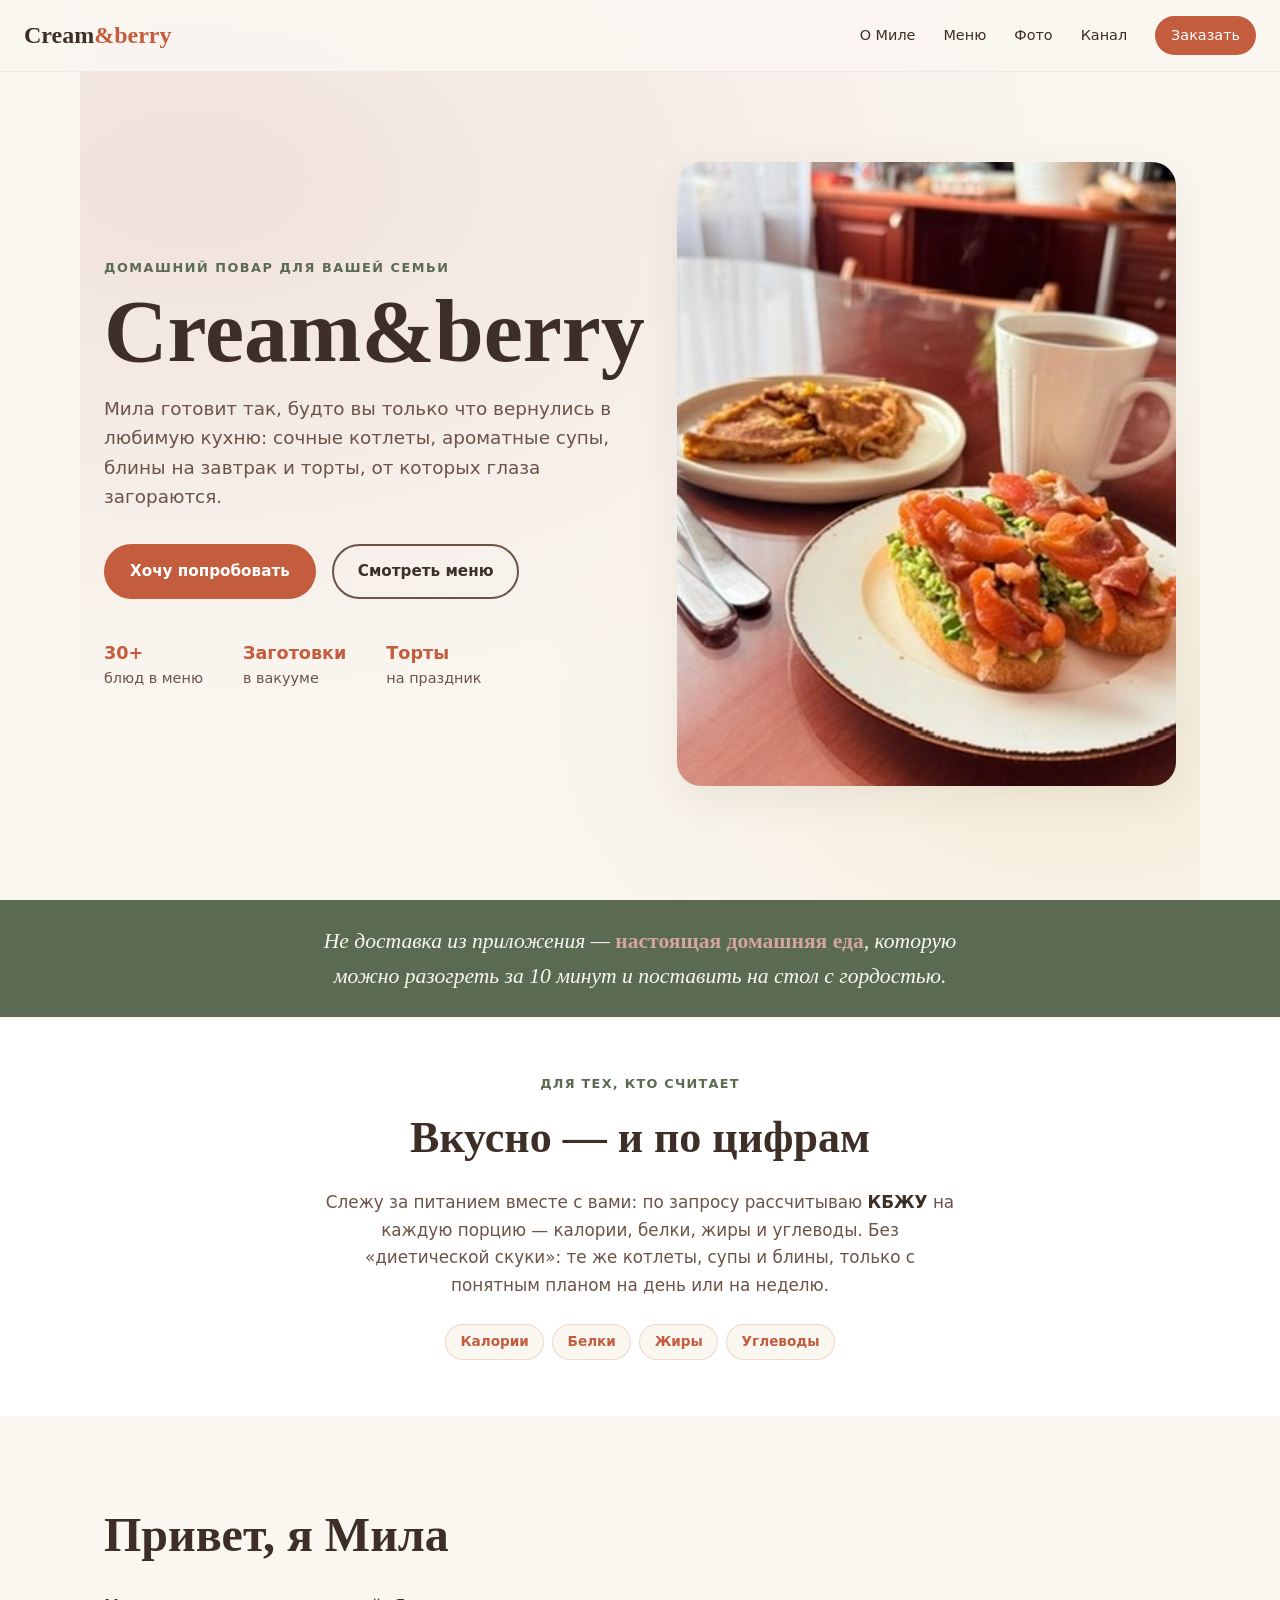
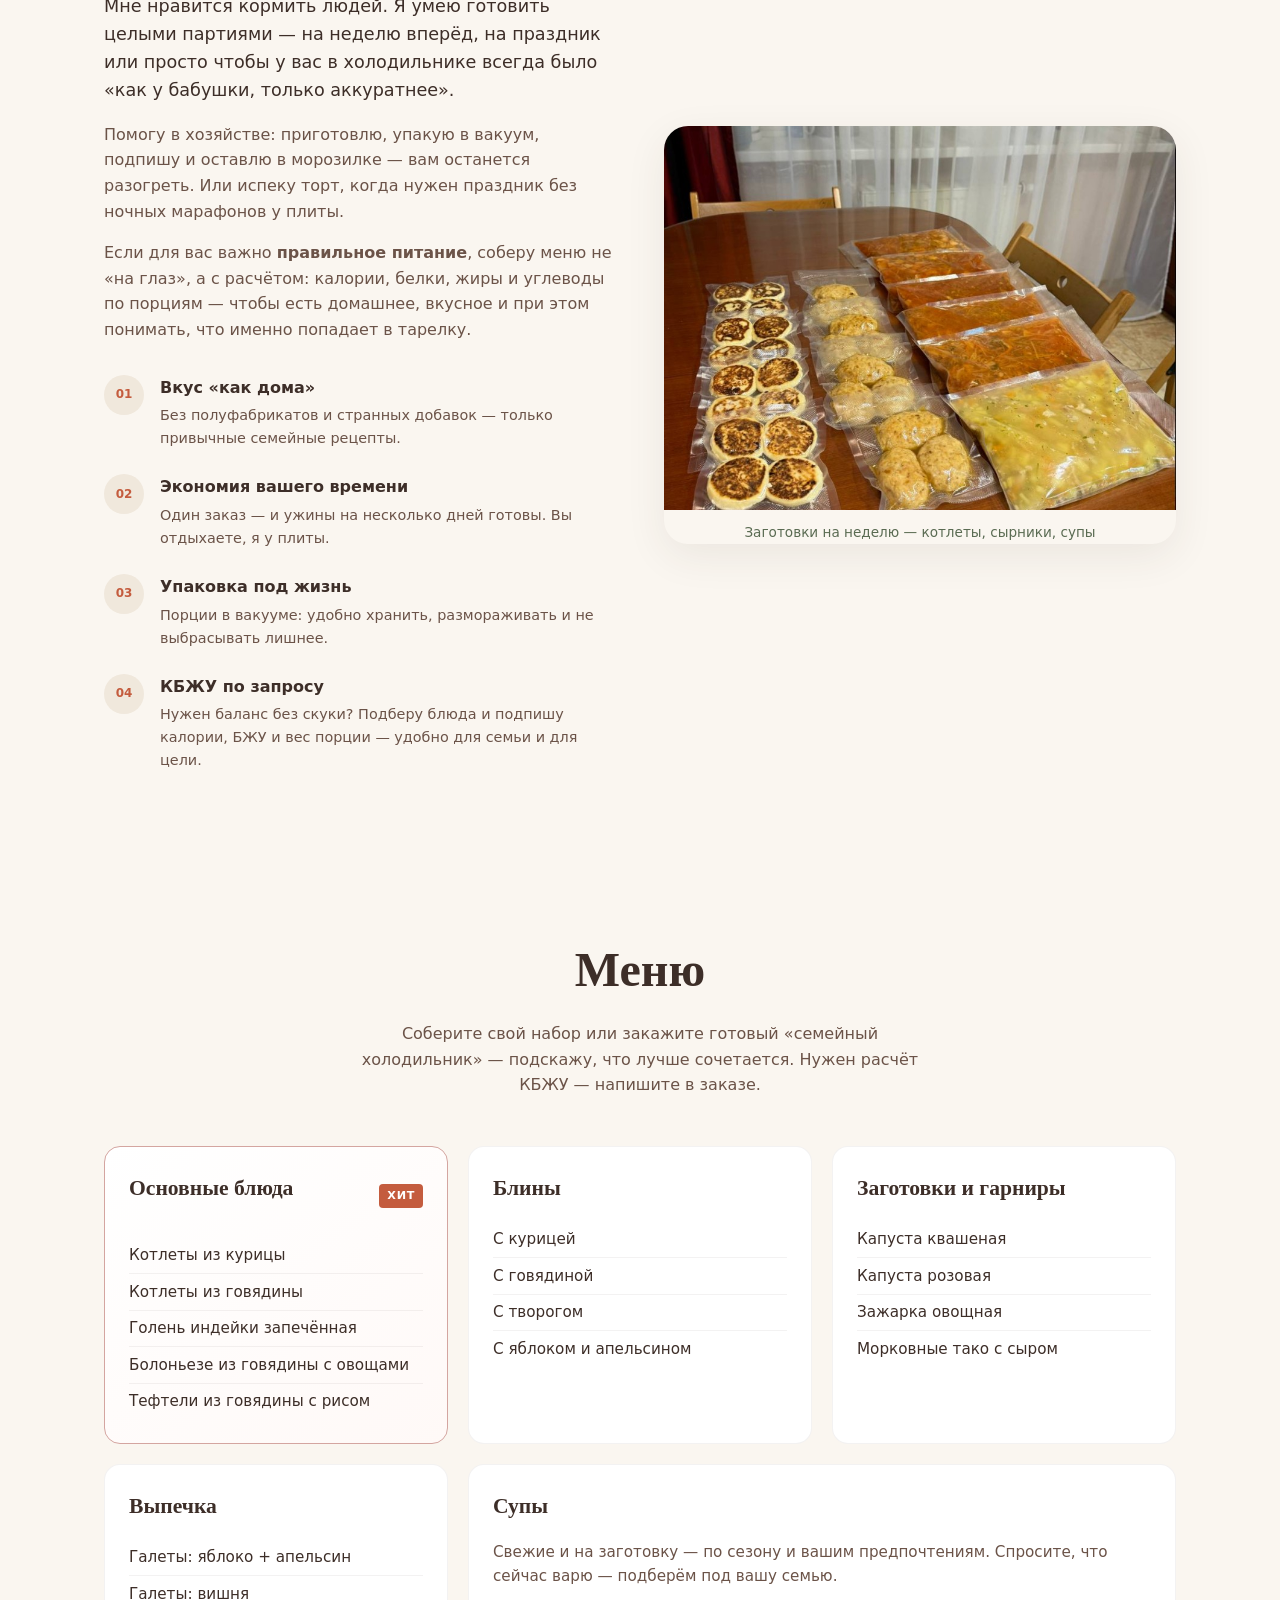
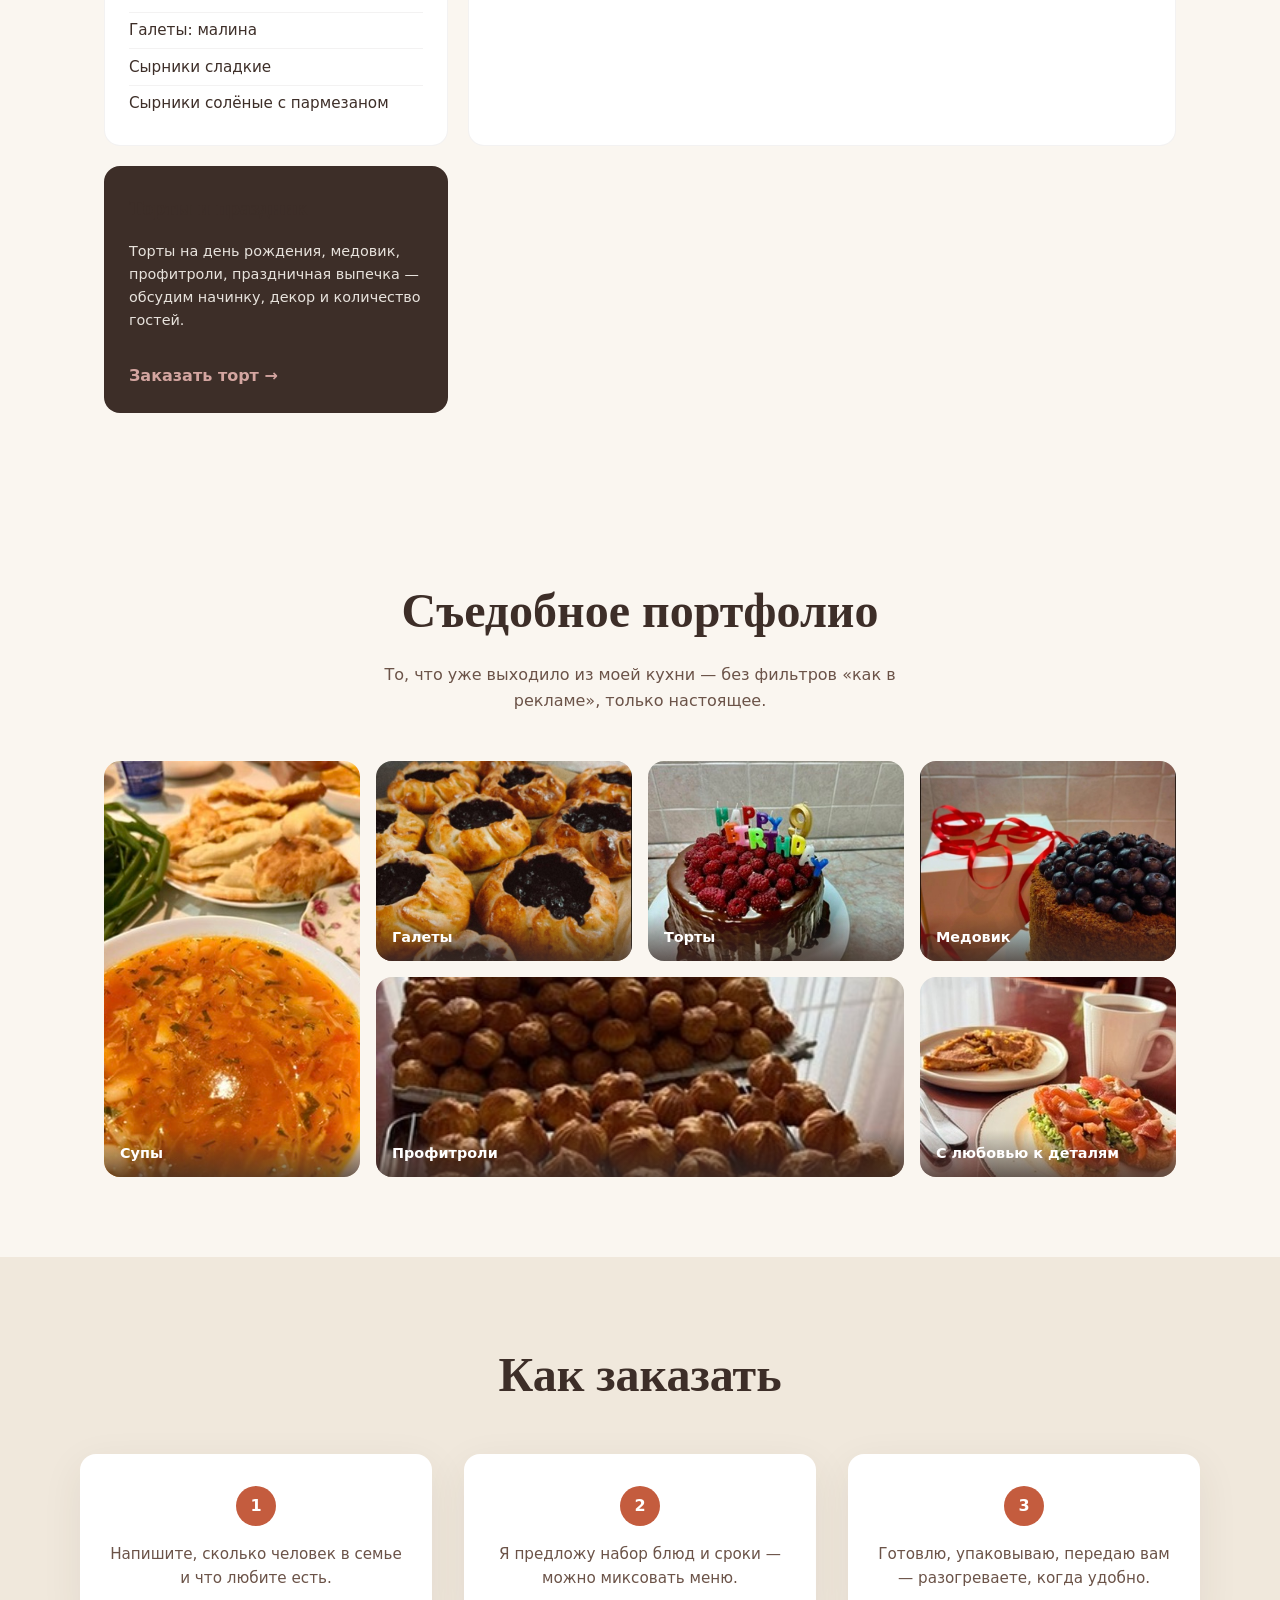
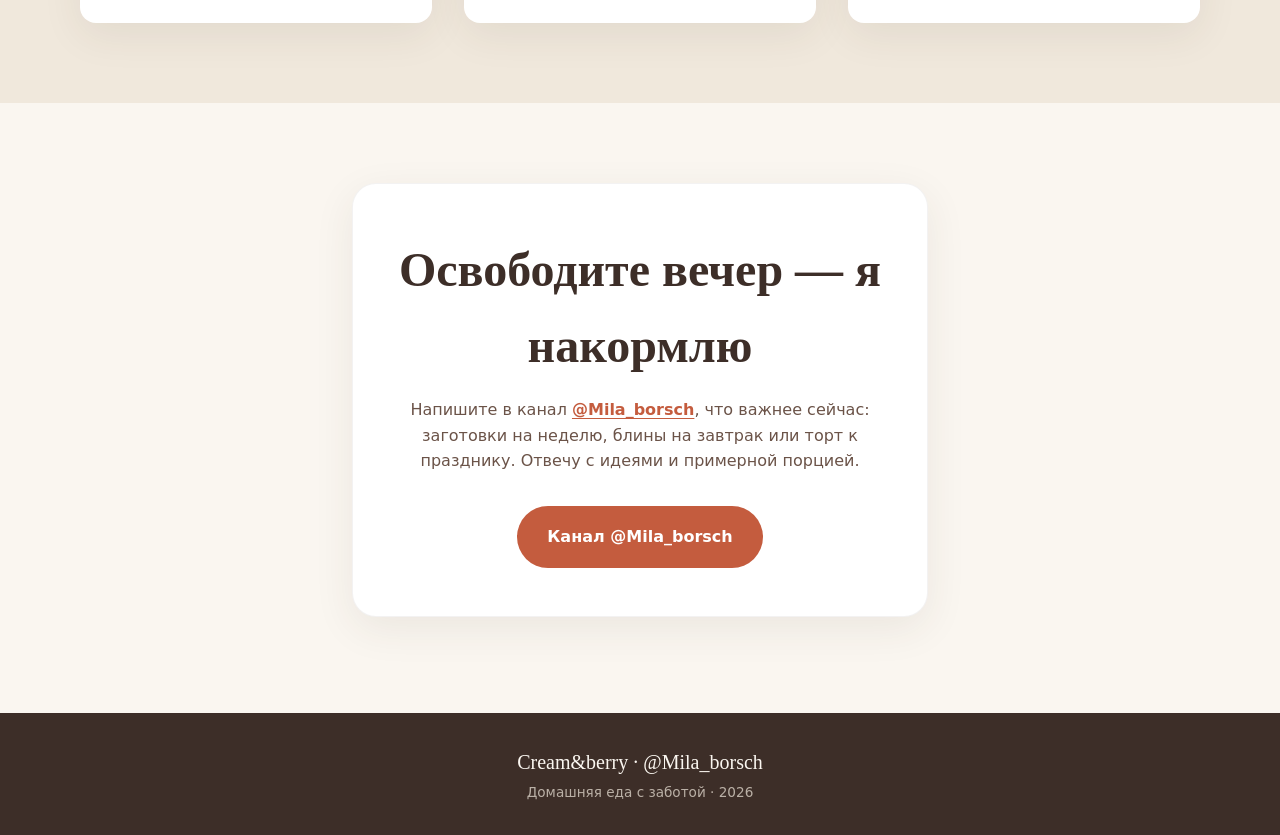
==== commit 20a24da3: "Add files via upload" ====
--- a/index.html
+++ b/index.html
@@ -53,7 +53,7 @@
         </ul>
       </div>
       <figure class="hero-photo">
-        <img src="images/hero-breakfast.png" alt="Завтрак: блины, тост с авокадо и лососем, кофе" width="500" height="600" />
+        <img src="hero-breakfast.png" alt="Завтрак: блины, тост с авокадо и лососем, кофе" width="500" height="600" />
       </figure>
     </section>
 
@@ -127,7 +127,7 @@
         </ul>
       </div>
       <figure class="about-photo">
-        <img src="images/meal-prep.png" alt="Заготовки Милы: сырники, котлеты и супы в вакуумной упаковке" width="560" height="420" />
+        <img src="meal-prep.png" alt="Заготовки Милы: сырники, котлеты и супы в вакуумной упаковке" width="560" height="420" />
         <figcaption>Заготовки на неделю — котлеты, сырники, супы</figcaption>
       </figure>
     </section>
@@ -204,27 +204,27 @@
       </div>
       <div class="gallery-grid">
         <figure class="gallery-item gallery-item--tall">
-          <img src="images/soup.png" alt="Домашний овощной суп с зеленью и лепёшкой" loading="lazy" />
+          <img src="soup.png" alt="Домашний овощной суп с зеленью и лепёшкой" loading="lazy" />
           <figcaption>Супы</figcaption>
         </figure>
         <figure class="gallery-item">
-          <img src="images/galettes.png" alt="Ягодные галеты на пергаменте" loading="lazy" />
+          <img src="galettes.png" alt="Ягодные галеты на пергаменте" loading="lazy" />
           <figcaption>Галеты</figcaption>
         </figure>
         <figure class="gallery-item">
-          <img src="images/birthday-cake.png" alt="Торт на день рождения с малиной и шоколадом" loading="lazy" />
+          <img src="birthday-cake.png" alt="Торт на день рождения с малиной и шоколадом" loading="lazy" />
           <figcaption>Торты</figcaption>
         </figure>
         <figure class="gallery-item">
-          <img src="images/honey-cake.png" alt="Медовик с черникой в подарочной упаковке" loading="lazy" />
+          <img src="honey-cake.png" alt="Медовик с черникой в подарочной упаковке" loading="lazy" />
           <figcaption>Медовик</figcaption>
         </figure>
         <figure class="gallery-item gallery-item--wide">
-          <img src="images/profiteroles.png" alt="Профитроли — большая партия выпечки" loading="lazy" />
+          <img src="profiteroles.png" alt="Профитроли — большая партия выпечки" loading="lazy" />
           <figcaption>Профитроли</figcaption>
         </figure>
         <figure class="gallery-item">
-          <img src="images/hero-breakfast.png" alt="Тост с авокадо и семгой, блины и кофе на завтрак" loading="lazy" />
+          <img src="hero-breakfast.png" alt="Тост с авокадо и семгой, блины и кофе на завтрак" loading="lazy" />
           <figcaption>С любовью к деталям</figcaption>
         </figure>
       </div>
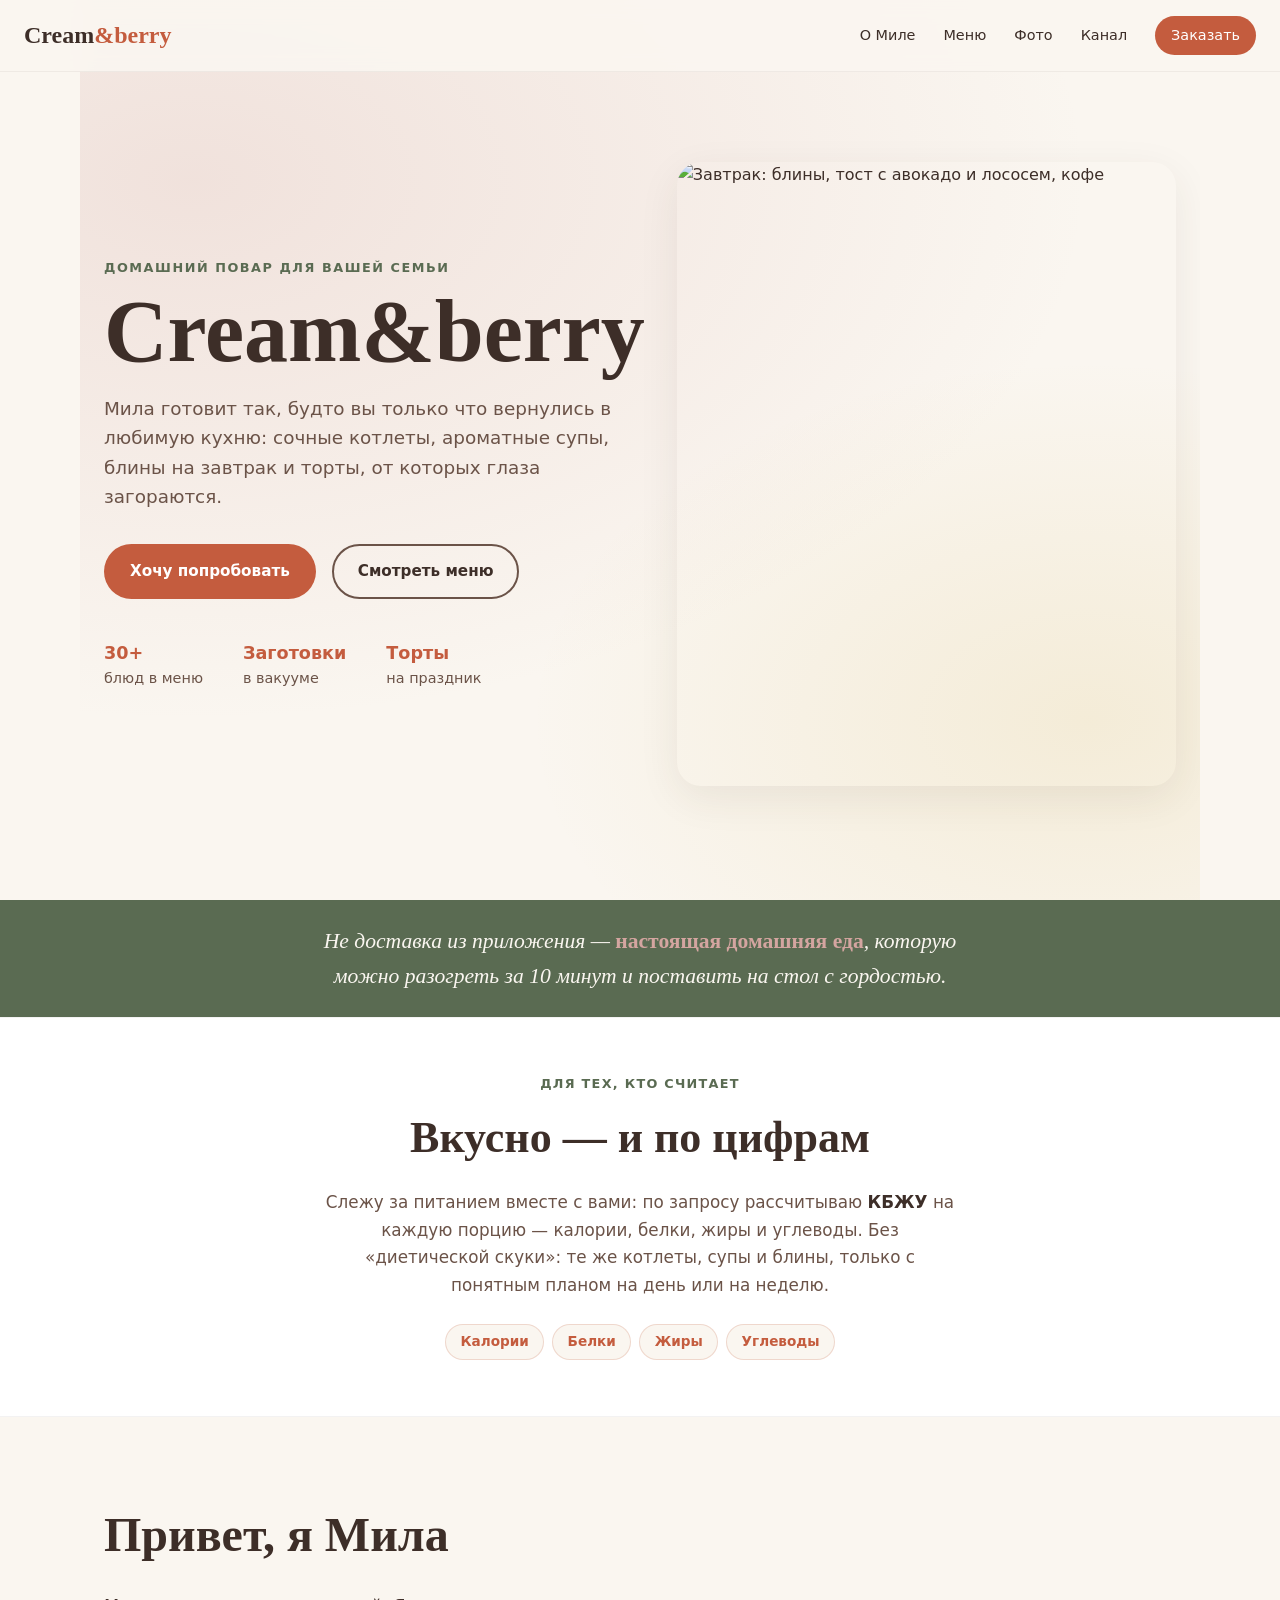
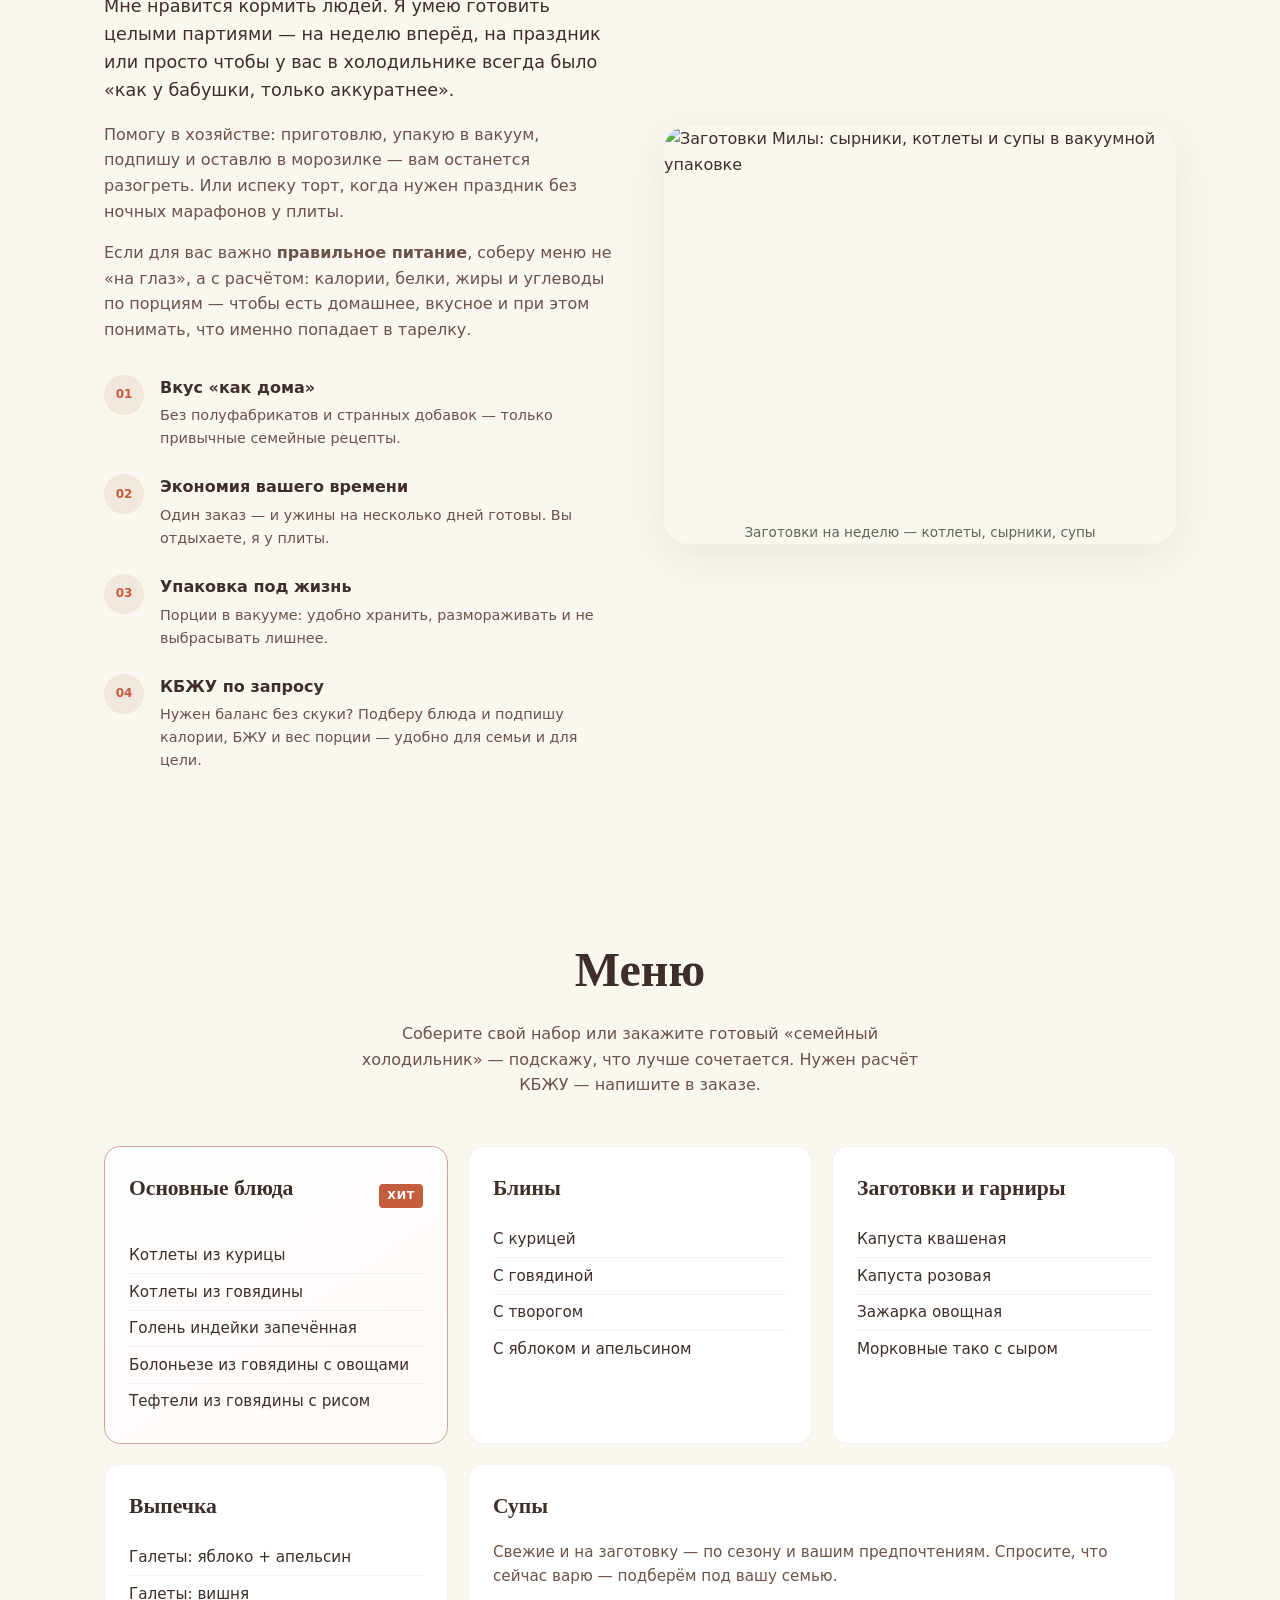
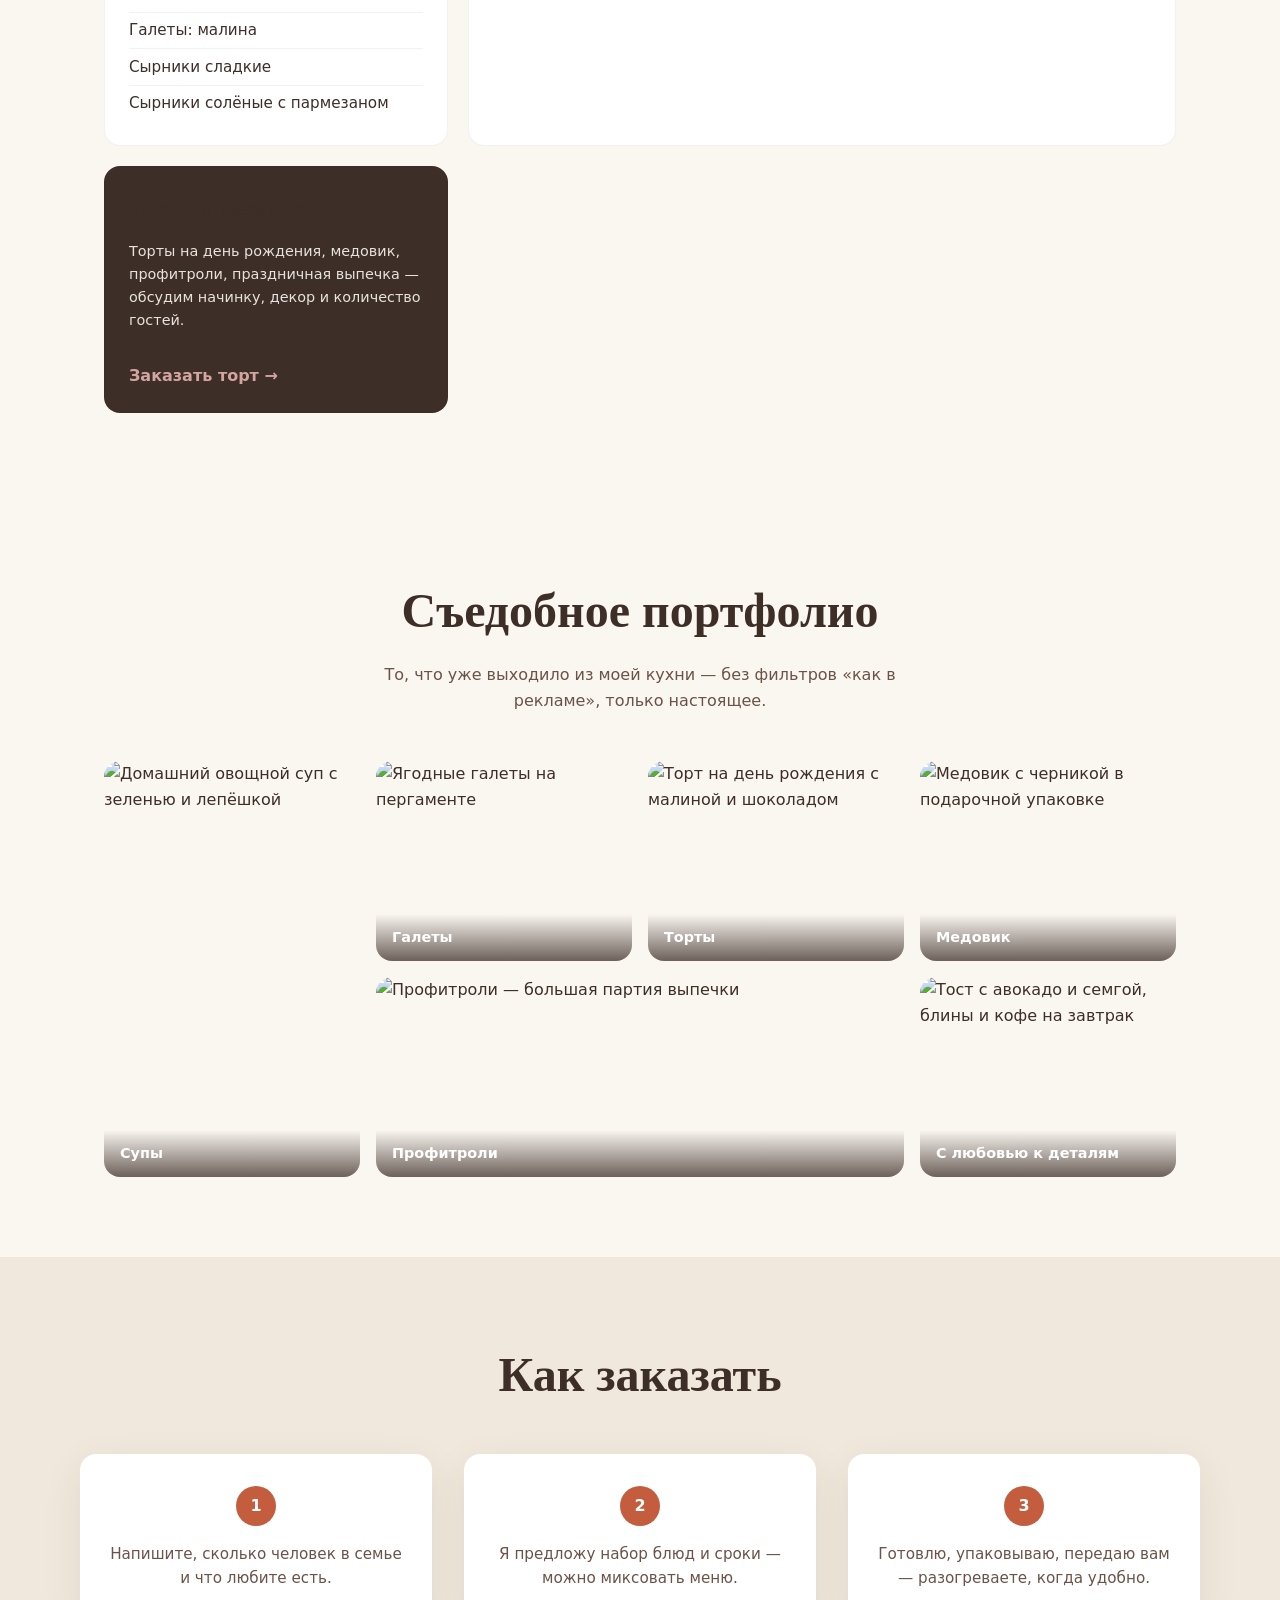
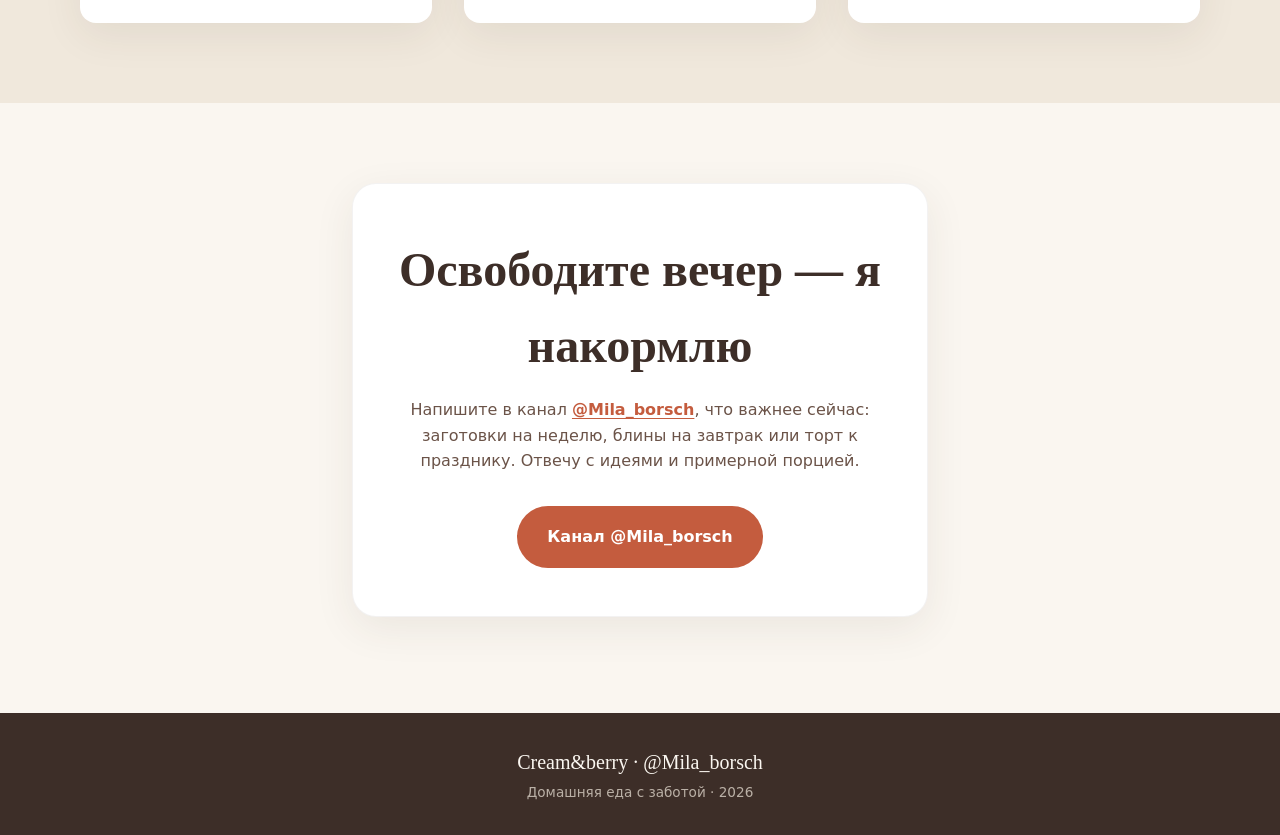
==== commit 36baf32c: "Add files via upload" ====
--- a/index.html
+++ b/index.html
@@ -53,7 +53,7 @@
         </ul>
       </div>
       <figure class="hero-photo">
-        <img src="hero-breakfast.png" alt="Завтрак: блины, тост с авокадо и лососем, кофе" width="500" height="600" />
+        <img src="images/hero-breakfast.png" alt="Завтрак: блины, тост с авокадо и лососем, кофе" width="500" height="600" />
       </figure>
     </section>
 
@@ -127,7 +127,7 @@
         </ul>
       </div>
       <figure class="about-photo">
-        <img src="meal-prep.png" alt="Заготовки Милы: сырники, котлеты и супы в вакуумной упаковке" width="560" height="420" />
+        <img src="images/meal-prep.png" alt="Заготовки Милы: сырники, котлеты и супы в вакуумной упаковке" width="560" height="420" />
         <figcaption>Заготовки на неделю — котлеты, сырники, супы</figcaption>
       </figure>
     </section>
@@ -204,27 +204,27 @@
       </div>
       <div class="gallery-grid">
         <figure class="gallery-item gallery-item--tall">
-          <img src="soup.png" alt="Домашний овощной суп с зеленью и лепёшкой" loading="lazy" />
+          <img src="images/soup.png" alt="Домашний овощной суп с зеленью и лепёшкой" loading="lazy" />
           <figcaption>Супы</figcaption>
         </figure>
         <figure class="gallery-item">
-          <img src="galettes.png" alt="Ягодные галеты на пергаменте" loading="lazy" />
+          <img src="images/galettes.png" alt="Ягодные галеты на пергаменте" loading="lazy" />
           <figcaption>Галеты</figcaption>
         </figure>
         <figure class="gallery-item">
-          <img src="birthday-cake.png" alt="Торт на день рождения с малиной и шоколадом" loading="lazy" />
+          <img src="images/birthday-cake.png" alt="Торт на день рождения с малиной и шоколадом" loading="lazy" />
           <figcaption>Торты</figcaption>
         </figure>
         <figure class="gallery-item">
-          <img src="honey-cake.png" alt="Медовик с черникой в подарочной упаковке" loading="lazy" />
+          <img src="images/honey-cake.png" alt="Медовик с черникой в подарочной упаковке" loading="lazy" />
           <figcaption>Медовик</figcaption>
         </figure>
         <figure class="gallery-item gallery-item--wide">
-          <img src="profiteroles.png" alt="Профитроли — большая партия выпечки" loading="lazy" />
+          <img src="images/profiteroles.png" alt="Профитроли — большая партия выпечки" loading="lazy" />
           <figcaption>Профитроли</figcaption>
         </figure>
         <figure class="gallery-item">
-          <img src="hero-breakfast.png" alt="Тост с авокадо и семгой, блины и кофе на завтрак" loading="lazy" />
+          <img src="images/hero-breakfast.png" alt="Тост с авокадо и семгой, блины и кофе на завтрак" loading="lazy" />
           <figcaption>С любовью к деталям</figcaption>
         </figure>
       </div>
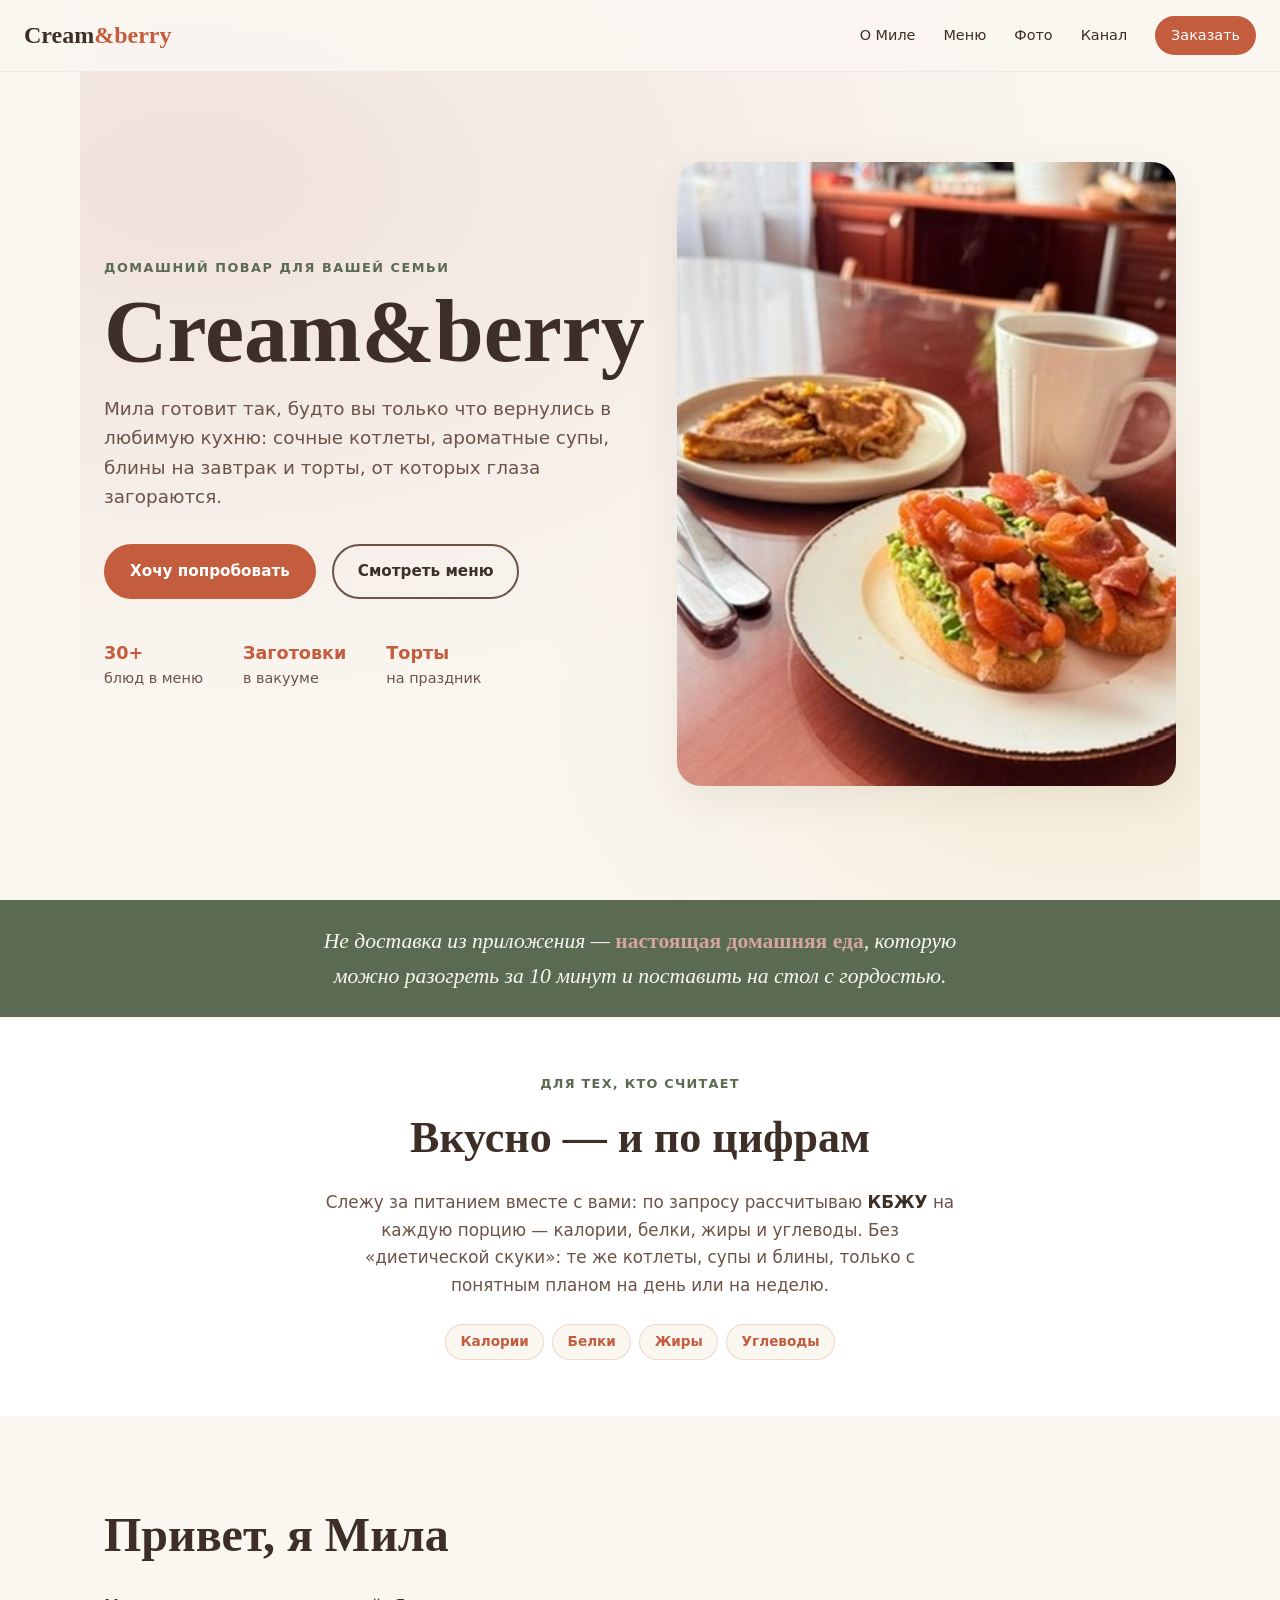
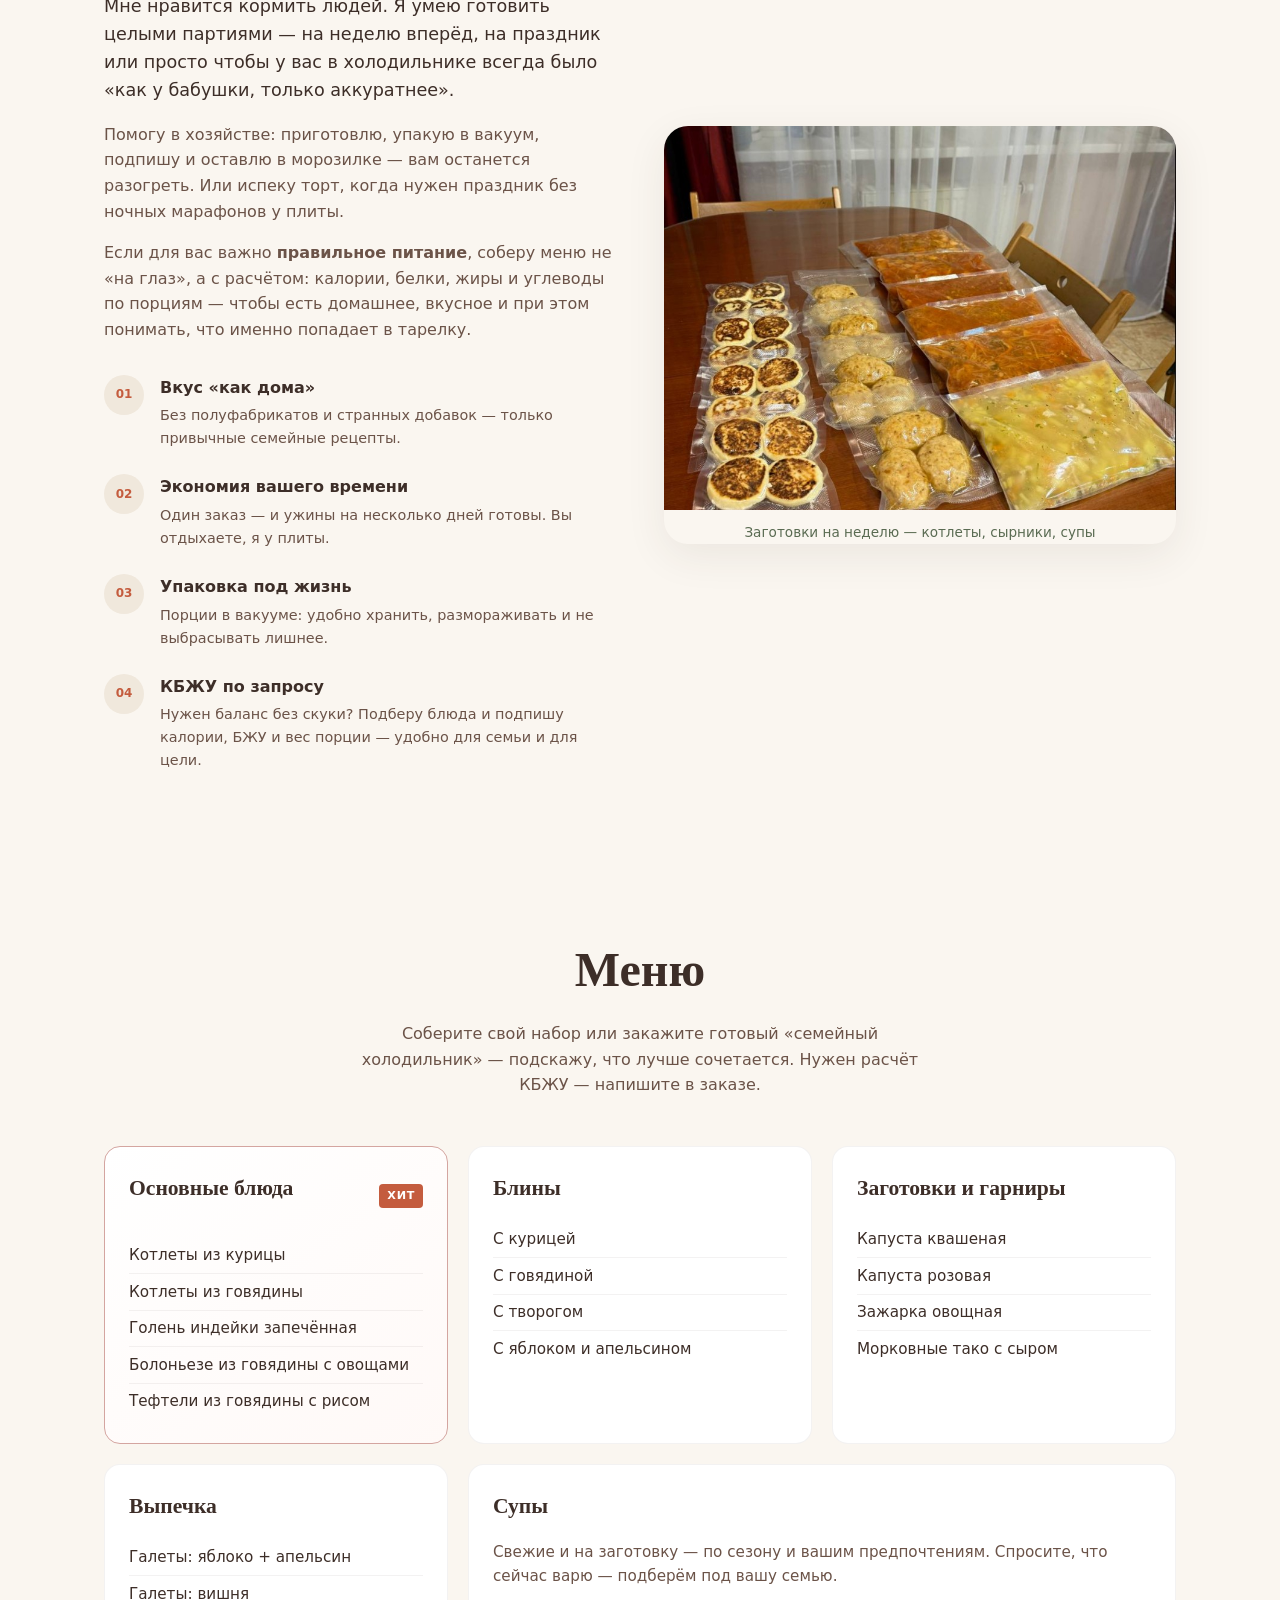
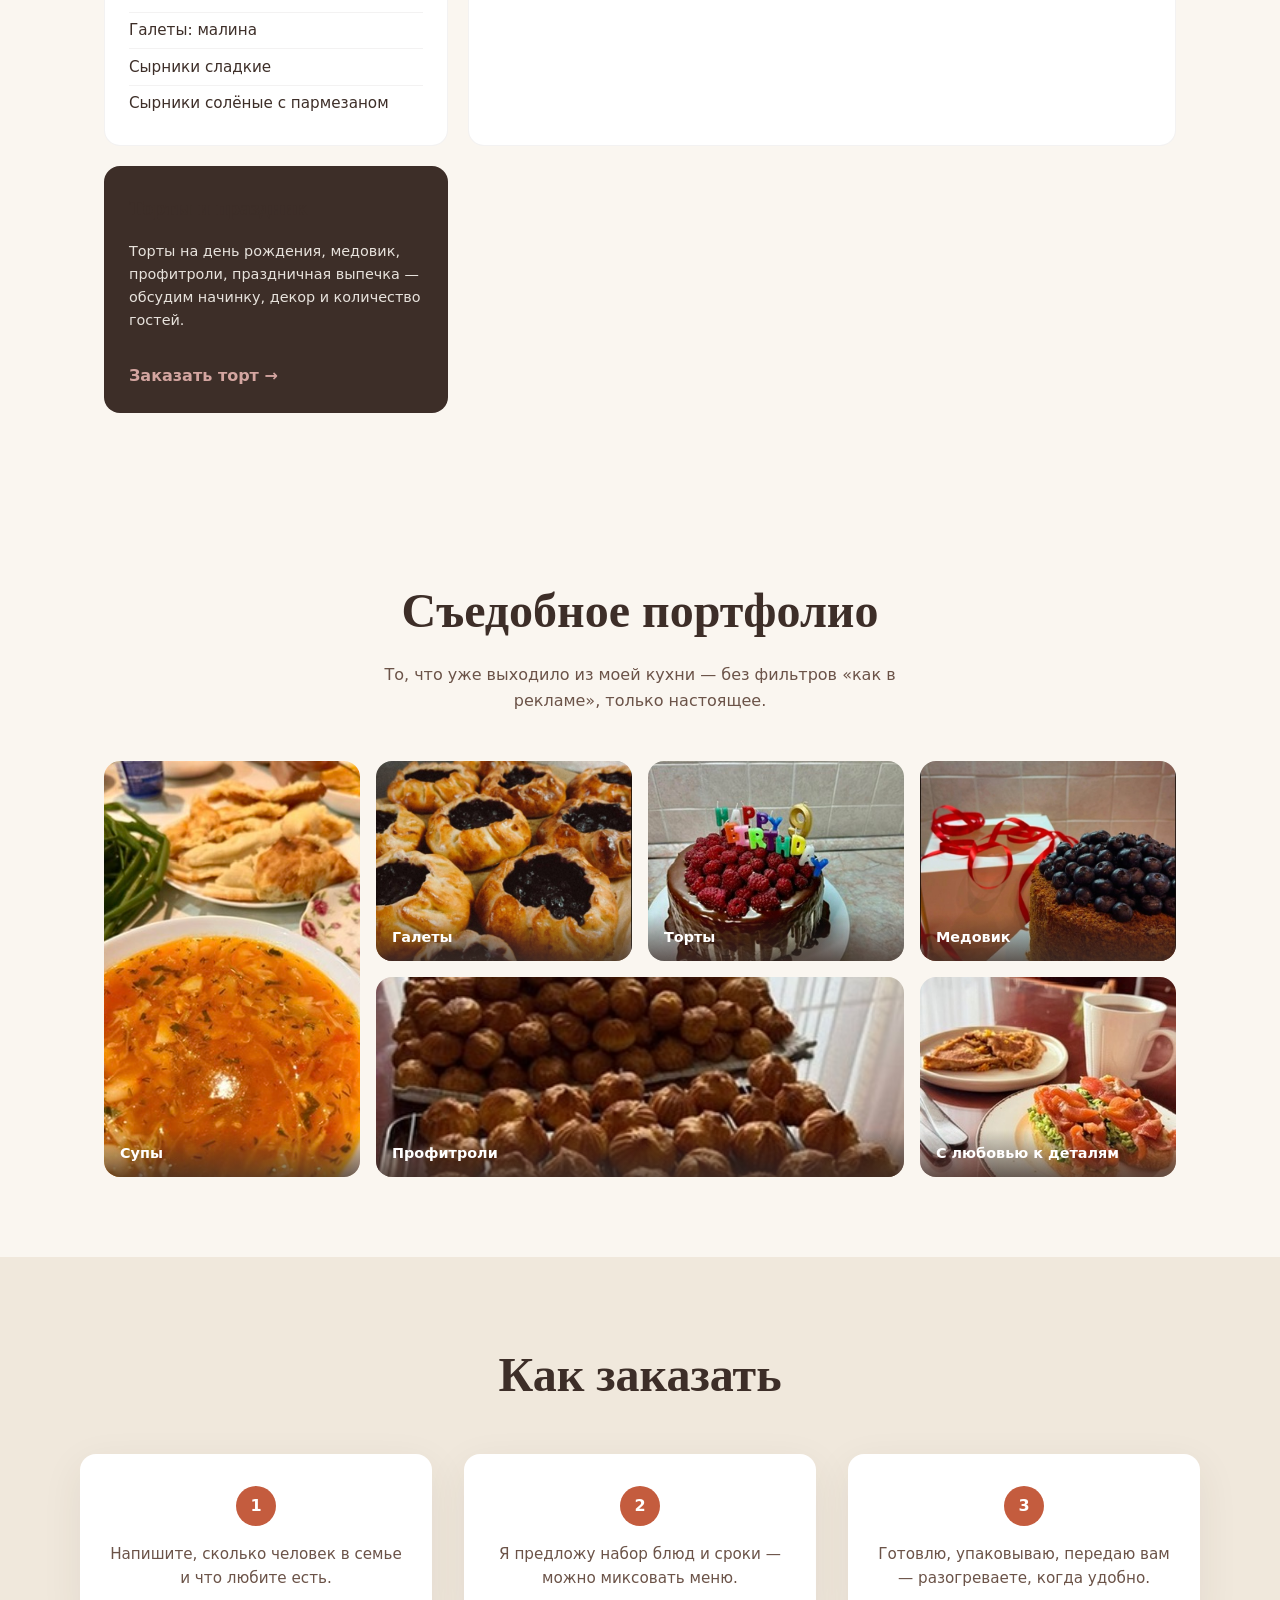
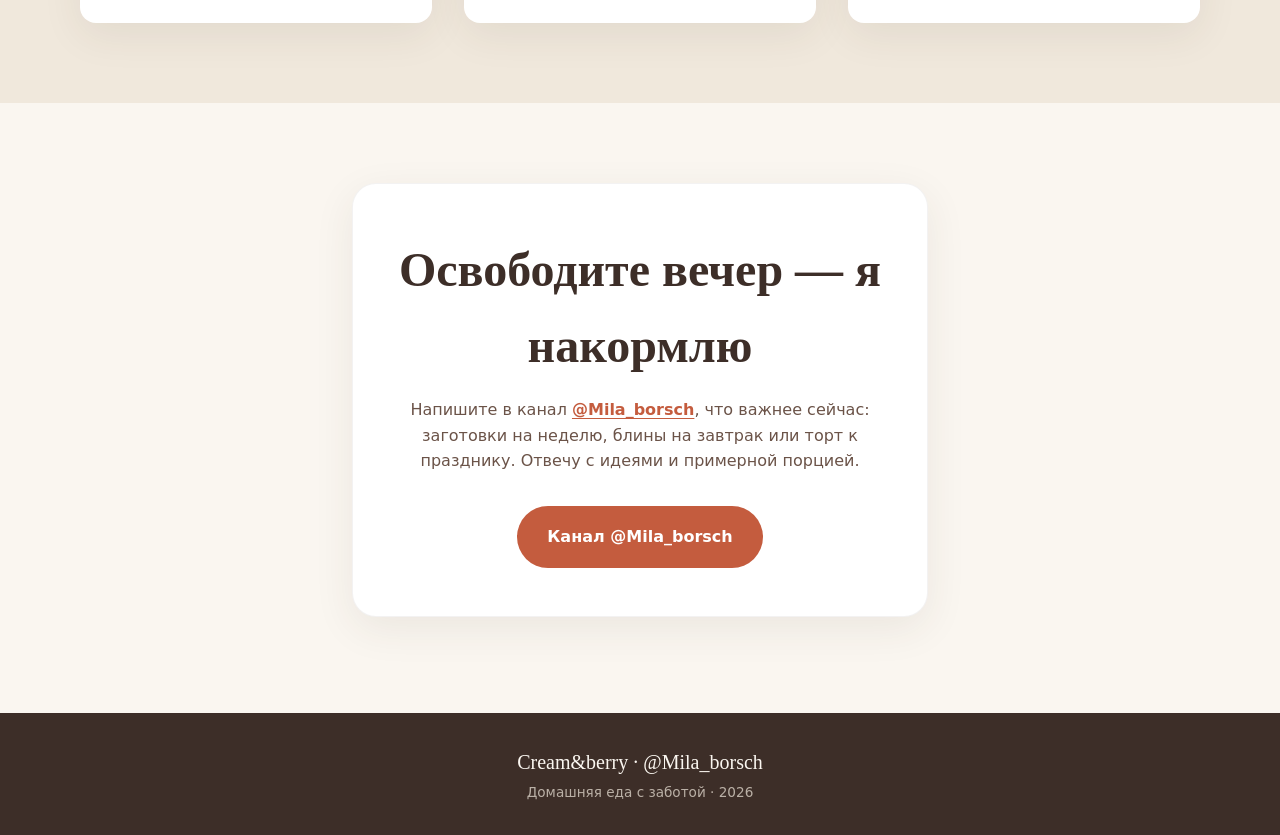
==== commit 14347628: "Add files via upload" ====
--- a/index.html
+++ b/index.html
@@ -53,7 +53,7 @@
         </ul>
       </div>
       <figure class="hero-photo">
-        <img src="images/hero-breakfast.png" alt="Завтрак: блины, тост с авокадо и лососем, кофе" width="500" height="600" />
+        <img src="hero-breakfast.png" alt="Завтрак: блины, тост с авокадо и лососем, кофе" width="500" height="600" />
       </figure>
     </section>
 
@@ -127,7 +127,7 @@
         </ul>
       </div>
       <figure class="about-photo">
-        <img src="images/meal-prep.png" alt="Заготовки Милы: сырники, котлеты и супы в вакуумной упаковке" width="560" height="420" />
+        <img src="meal-prep.png" alt="Заготовки Милы: сырники, котлеты и супы в вакуумной упаковке" width="560" height="420" />
         <figcaption>Заготовки на неделю — котлеты, сырники, супы</figcaption>
       </figure>
     </section>
@@ -204,27 +204,27 @@
       </div>
       <div class="gallery-grid">
         <figure class="gallery-item gallery-item--tall">
-          <img src="images/soup.png" alt="Домашний овощной суп с зеленью и лепёшкой" loading="lazy" />
+          <img src="soup.png" alt="Домашний овощной суп с зеленью и лепёшкой" loading="lazy" />
           <figcaption>Супы</figcaption>
         </figure>
         <figure class="gallery-item">
-          <img src="images/galettes.png" alt="Ягодные галеты на пергаменте" loading="lazy" />
+          <img src="galettes.png" alt="Ягодные галеты на пергаменте" loading="lazy" />
           <figcaption>Галеты</figcaption>
         </figure>
         <figure class="gallery-item">
-          <img src="images/birthday-cake.png" alt="Торт на день рождения с малиной и шоколадом" loading="lazy" />
+          <img src="birthday-cake.png" alt="Торт на день рождения с малиной и шоколадом" loading="lazy" />
           <figcaption>Торты</figcaption>
         </figure>
         <figure class="gallery-item">
-          <img src="images/honey-cake.png" alt="Медовик с черникой в подарочной упаковке" loading="lazy" />
+          <img src="honey-cake.png" alt="Медовик с черникой в подарочной упаковке" loading="lazy" />
           <figcaption>Медовик</figcaption>
         </figure>
         <figure class="gallery-item gallery-item--wide">
-          <img src="images/profiteroles.png" alt="Профитроли — большая партия выпечки" loading="lazy" />
+          <img src="profiteroles.png" alt="Профитроли — большая партия выпечки" loading="lazy" />
           <figcaption>Профитроли</figcaption>
         </figure>
         <figure class="gallery-item">
-          <img src="images/hero-breakfast.png" alt="Тост с авокадо и семгой, блины и кофе на завтрак" loading="lazy" />
+          <img src="hero-breakfast.png" alt="Тост с авокадо и семгой, блины и кофе на завтрак" loading="lazy" />
           <figcaption>С любовью к деталям</figcaption>
         </figure>
       </div>
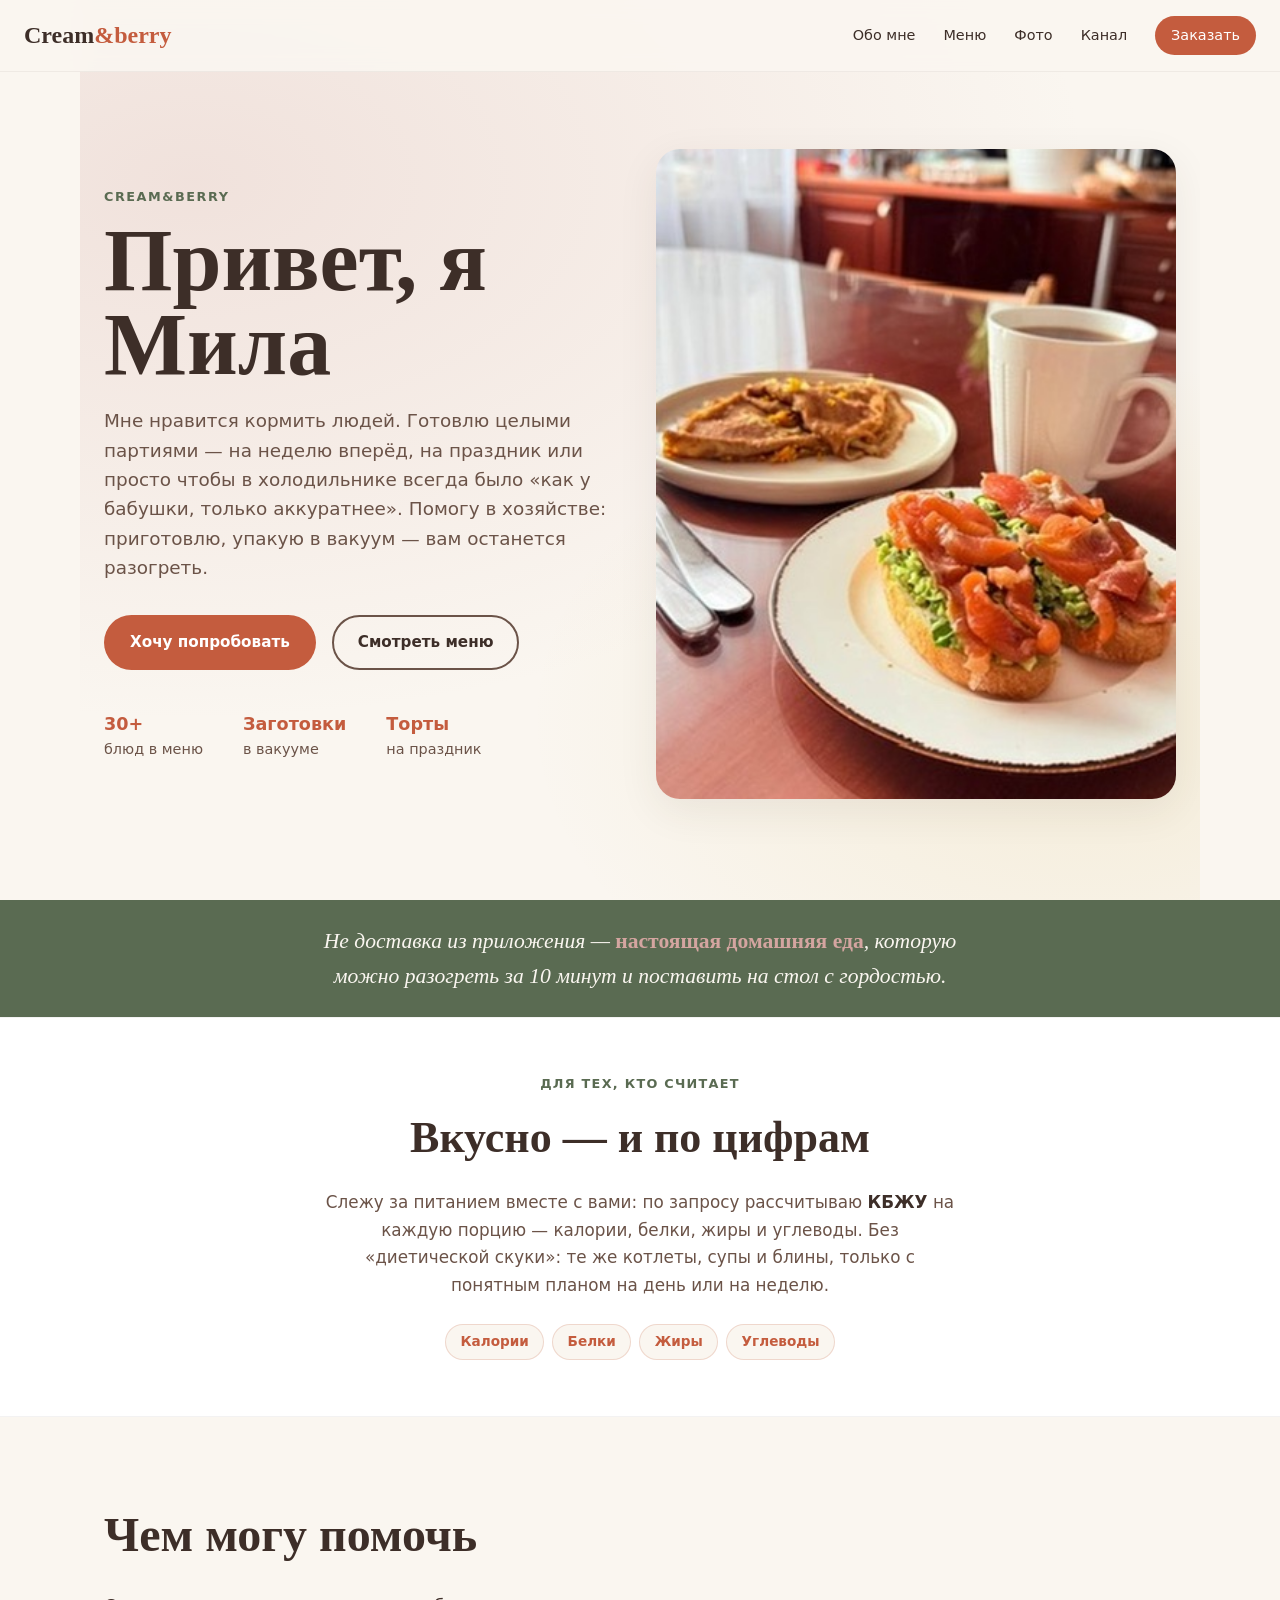
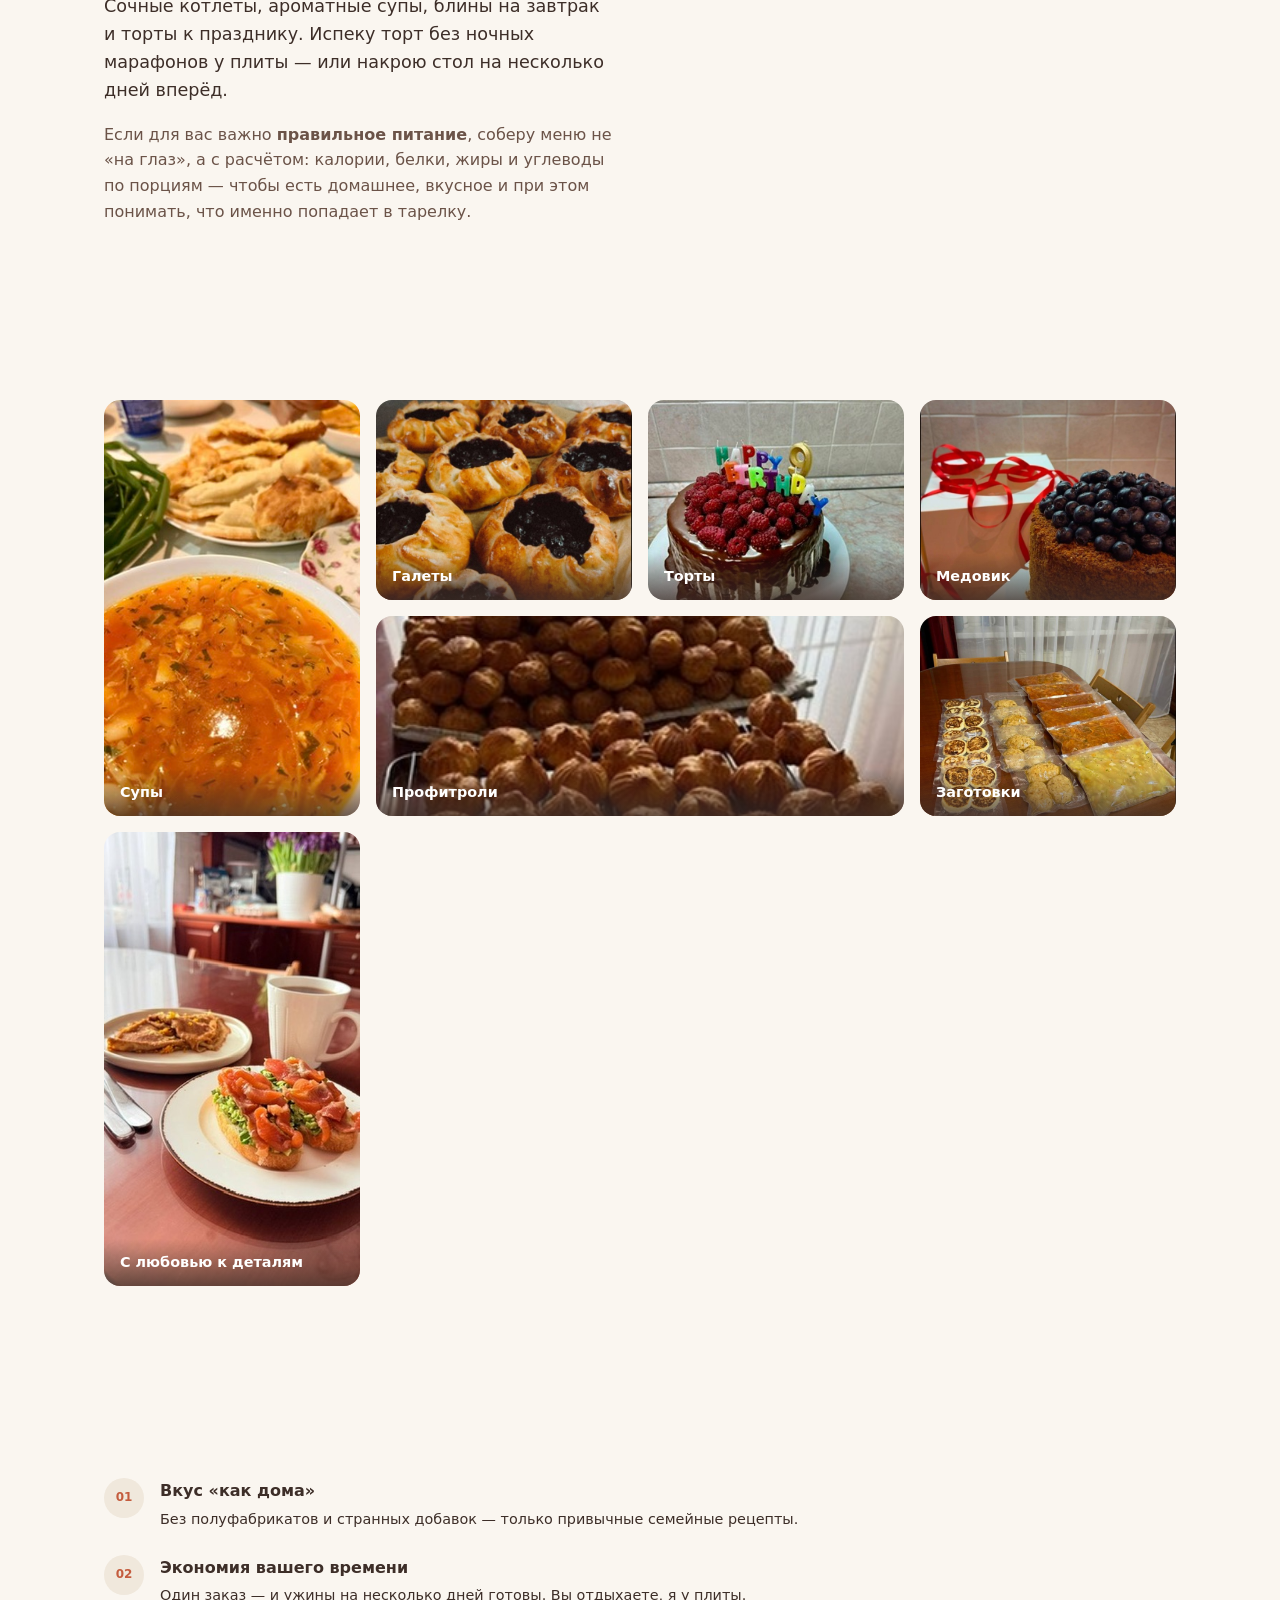
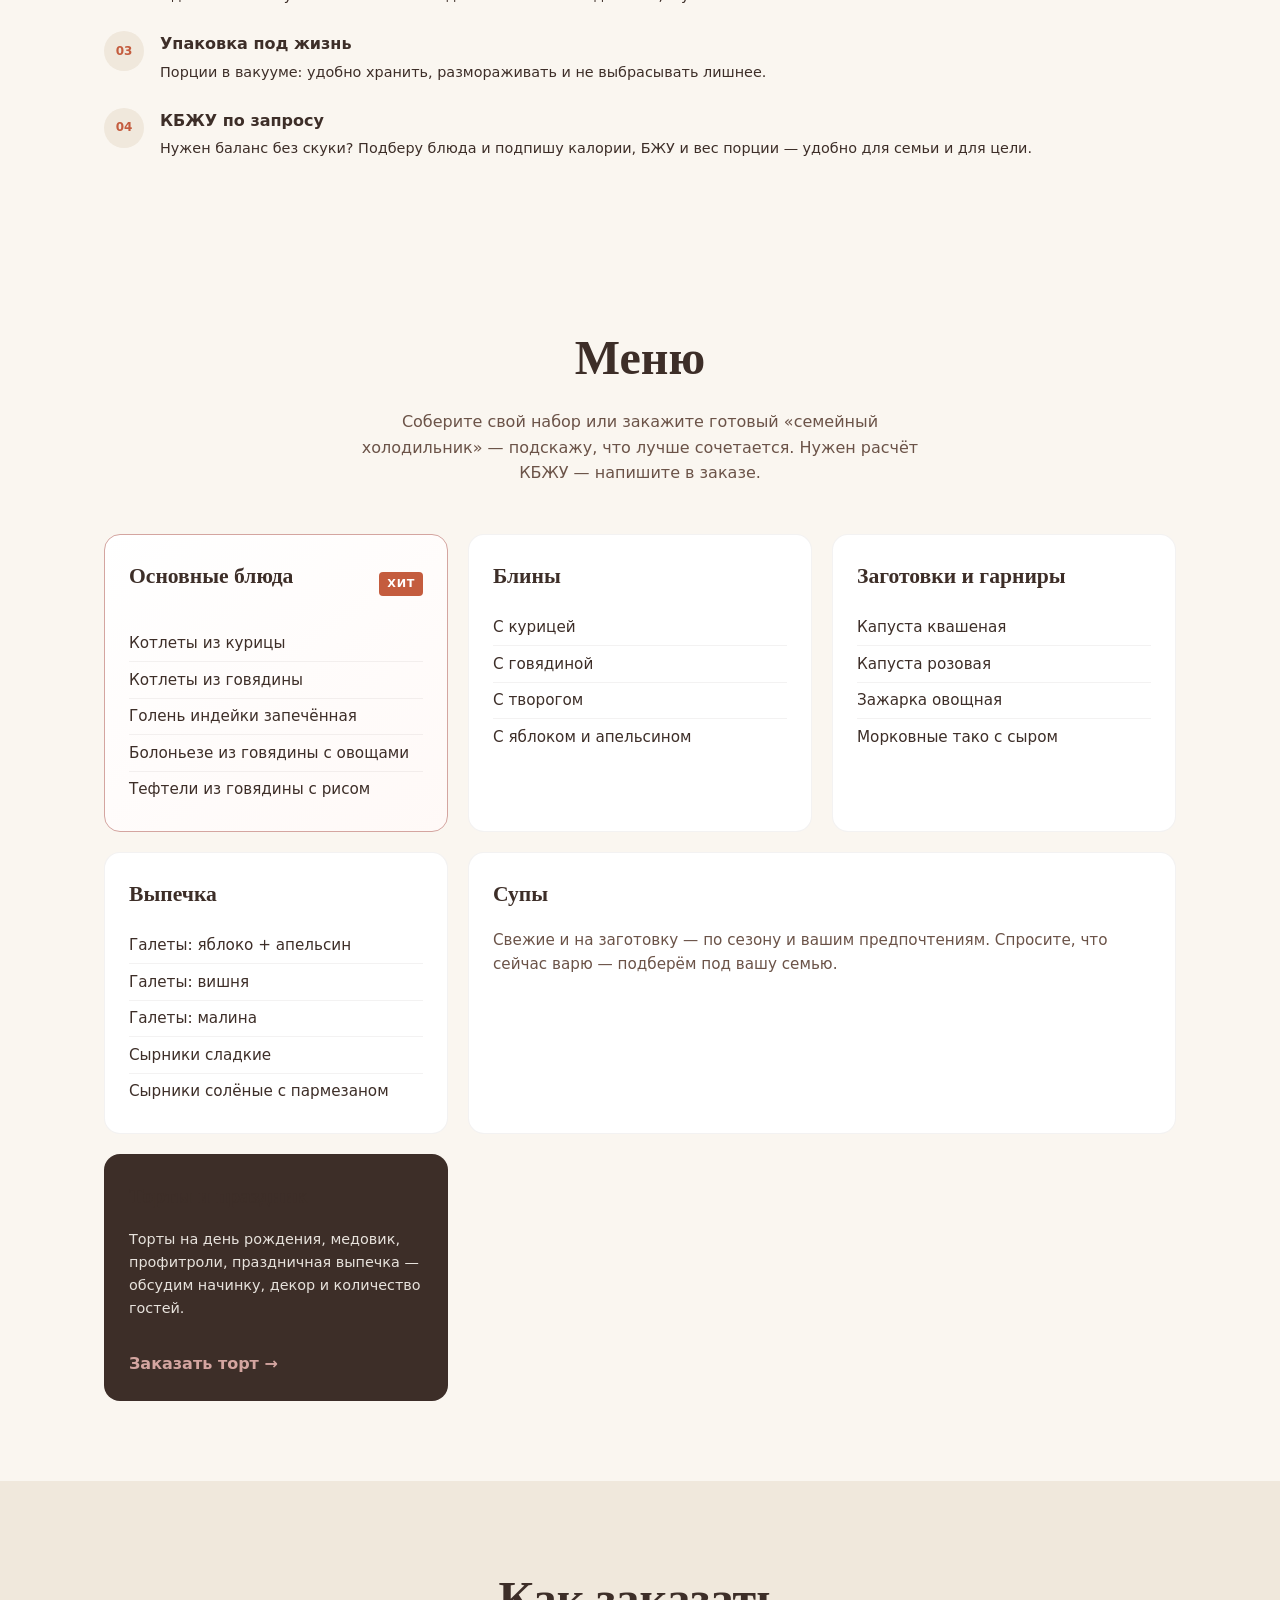
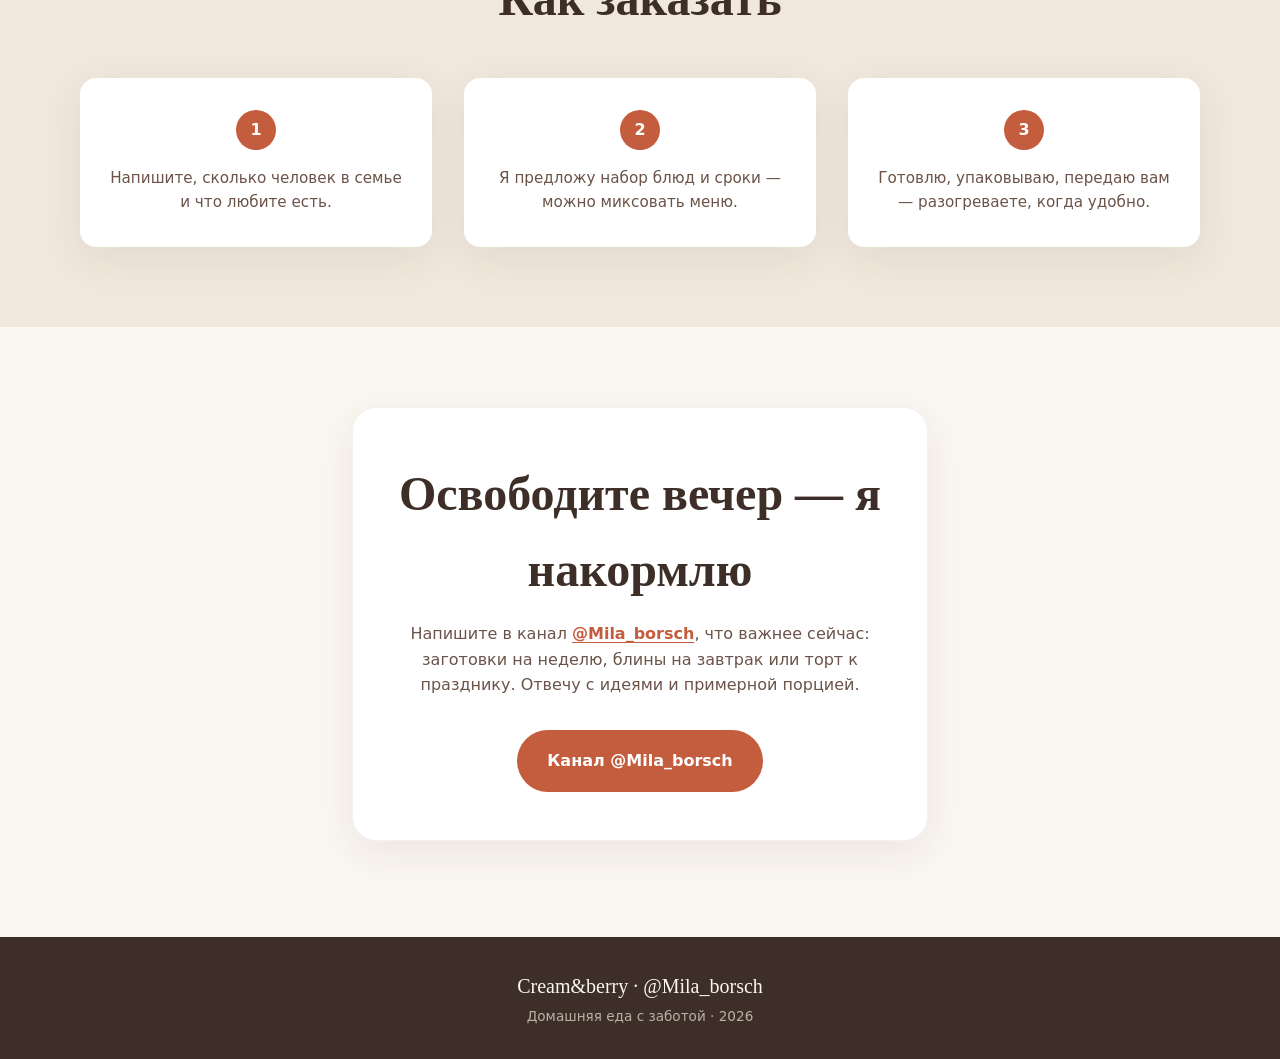
==== commit 7fb5ae9b: "Add files via upload" ====
--- a/index.html
+++ b/index.html
@@ -4,23 +4,32 @@
   <meta charset="UTF-8" />
   <meta name="viewport" content="width=device-width, initial-scale=1, viewport-fit=cover" />
   <meta name="theme-color" content="#faf6f0" />
-  <meta name="description" content="Cream&berry — домашний повар Мила: котлеты, блины, супы, заготовки, торты. По запросу — расчёт КБЖУ. Канал @Mila_borsch." />
-  <title>Cream&berry — домашний повар Мила</title>
-  <link rel="stylesheet" href="./styles.css" />
+  <meta name="description" content="Cream&berry — домашняя кухня: котлеты, блины, супы, заготовки, торты. По запросу — расчёт КБЖУ. Канал @Mila_borsch." />
+  <title>Cream&berry — домашняя кухня</title>
   <script>
     (function () {
       var p = location.pathname;
       if (p.indexOf("/publish/") !== -1) {
         location.replace(p.replace("/publish/", "/") + location.search + location.hash);
+        return;
+      }
+      if (location.hostname.endsWith("github.io")) {
+        var m = p.match(/^\/([^/]+)/);
+        if (m) {
+          var base = document.createElement("base");
+          base.href = "/" + m[1] + "/";
+          document.head.appendChild(base);
+        }
       }
     })();
   </script>
+  <link rel="stylesheet" href="styles.css" />
 </head>
 <body>
   <header class="header">
     <a class="logo" href="#top">Cream<span>&berry</span></a>
     <nav id="site-nav" class="nav" aria-label="Навигация">
-      <a href="#about">О Миле</a>
+      <a href="#about">Обо мне</a>
       <a href="#menu">Меню</a>
       <a href="#gallery">Фото</a>
       <a href="https://t.me/Mila_borsch" target="_blank" rel="noopener">Канал</a>
@@ -36,11 +45,12 @@
     <section class="hero">
       <div class="hero-bg" role="presentation"></div>
       <div class="hero-inner">
-        <p class="eyebrow">Домашний повар для вашей семьи</p>
-        <h1>Cream&berry</h1>
+        <p class="eyebrow">Cream&berry</p>
+        <h1>Привет, я Мила</h1>
         <p class="hero-lead">
-          Мила готовит так, будто вы только что вернулись в любимую кухню:
-          сочные котлеты, ароматные супы, блины на завтрак и торты, от которых глаза загораются.
+          Мне нравится кормить людей. Готовлю целыми партиями — на неделю вперёд,
+          на праздник или просто чтобы в холодильнике всегда было «как у бабушки, только аккуратнее».
+          Помогу в хозяйстве: приготовлю, упакую в вакуум — вам останется разогреть.
         </p>
         <div class="hero-actions">
           <a class="btn btn-primary" href="#order">Хочу попробовать</a>
@@ -53,7 +63,7 @@
         </ul>
       </div>
       <figure class="hero-photo">
-        <img src="hero-breakfast.png" alt="Завтрак: блины, тост с авокадо и лососем, кофе" width="500" height="600" />
+        <img src="https://eleven-svg.github.io/mila-chief/hero-breakfast.png" alt="Завтрак: блины, тост с авокадо и лососем, кофе" width="500" height="600" />
       </figure>
     </section>
 
@@ -79,57 +89,85 @@
       </div>
     </section>
 
-    <section id="about" class="about section">
+    <section id="about" class="about section about--intro">
       <div class="about-text">
-        <h2>Привет, я Мила</h2>
+        <h2>Чем могу помочь</h2>
         <p class="lead">
-          Мне нравится кормить людей. Я умею готовить целыми партиями — на неделю вперёд,
-          на праздник или просто чтобы у вас в холодильнике всегда было «как у бабушки, только аккуратнее».
-        </p>
-        <p>
-          Помогу в хозяйстве: приготовлю, упакую в вакуум, подпишу и оставлю в морозилке —
-          вам останется разогреть. Или испеку торт, когда нужен праздник без ночных марафонов у плиты.
+          Сочные котлеты, ароматные супы, блины на завтрак и торты к празднику.
+          Испеку торт без ночных марафонов у плиты — или накрою стол на несколько дней вперёд.
         </p>
         <p>
           Если для вас важно <strong>правильное питание</strong>, соберу меню не «на глаз», а с расчётом:
           калории, белки, жиры и углеводы по порциям — чтобы есть домашнее, вкусное и при этом понимать,
           что именно попадает в тарелку.
         </p>
-        <ul class="benefits">
-          <li>
-            <span class="benefit-icon" aria-hidden="true">01</span>
-            <div>
-              <h3>Вкус «как дома»</h3>
-              <p>Без полуфабрикатов и странных добавок — только привычные семейные рецепты.</p>
-            </div>
-          </li>
-          <li>
-            <span class="benefit-icon" aria-hidden="true">02</span>
-            <div>
-              <h3>Экономия вашего времени</h3>
-              <p>Один заказ — и ужины на несколько дней готовы. Вы отдыхаете, я у плиты.</p>
-            </div>
-          </li>
-          <li>
-            <span class="benefit-icon" aria-hidden="true">03</span>
-            <div>
-              <h3>Упаковка под жизнь</h3>
-              <p>Порции в вакууме: удобно хранить, размораживать и не выбрасывать лишнее.</p>
-            </div>
-          </li>
-          <li>
-            <span class="benefit-icon" aria-hidden="true">04</span>
-            <div>
-              <h3>КБЖУ по запросу</h3>
-              <p>Нужен баланс без скуки? Подберу блюда и подпишу калории, БЖУ и вес порции — удобно для семьи и для цели.</p>
-            </div>
-          </li>
-        </ul>
-      </div>
-      <figure class="about-photo">
-        <img src="meal-prep.png" alt="Заготовки Милы: сырники, котлеты и супы в вакуумной упаковке" width="560" height="420" />
-        <figcaption>Заготовки на неделю — котлеты, сырники, супы</figcaption>
-      </figure>
+      </div>
+    </section>
+
+    <section id="gallery" class="gallery section">
+      <div class="gallery-grid">
+        <figure class="gallery-item gallery-item--tall">
+          <img src="https://eleven-svg.github.io/mila-chief/soup.png" alt="Домашний овощной суп с зеленью и лепёшкой" loading="lazy" />
+          <figcaption>Супы</figcaption>
+        </figure>
+        <figure class="gallery-item">
+          <img src="https://eleven-svg.github.io/mila-chief/galettes.png" alt="Ягодные галеты на пергаменте" loading="lazy" />
+          <figcaption>Галеты</figcaption>
+        </figure>
+        <figure class="gallery-item">
+          <img src="https://eleven-svg.github.io/mila-chief/birthday-cake.png" alt="Торт на день рождения с малиной и шоколадом" loading="lazy" />
+          <figcaption>Торты</figcaption>
+        </figure>
+        <figure class="gallery-item">
+          <img src="https://eleven-svg.github.io/mila-chief/honey-cake.png" alt="Медовик с черникой в подарочной упаковке" loading="lazy" />
+          <figcaption>Медовик</figcaption>
+        </figure>
+        <figure class="gallery-item gallery-item--wide">
+          <img src="https://eleven-svg.github.io/mila-chief/profiteroles.png" alt="Профитроли — большая партия выпечки" loading="lazy" />
+          <figcaption>Профитроли</figcaption>
+        </figure>
+        <figure class="gallery-item">
+          <img src="https://eleven-svg.github.io/mila-chief/meal-prep.png" alt="Заготовки: сырники, котлеты и супы в вакуумной упаковке" loading="lazy" />
+          <figcaption>Заготовки</figcaption>
+        </figure>
+        <figure class="gallery-item">
+          <img src="https://eleven-svg.github.io/mila-chief/hero-breakfast.png" alt="Тост с авокадо и семгой, блины и кофе на завтрак" loading="lazy" />
+          <figcaption>С любовью к деталям</figcaption>
+        </figure>
+      </div>
+    </section>
+
+    <section class="benefits-block section">
+      <ul class="benefits">
+        <li>
+          <span class="benefit-icon" aria-hidden="true">01</span>
+          <div>
+            <h3>Вкус «как дома»</h3>
+            <p>Без полуфабрикатов и странных добавок — только привычные семейные рецепты.</p>
+          </div>
+        </li>
+        <li>
+          <span class="benefit-icon" aria-hidden="true">02</span>
+          <div>
+            <h3>Экономия вашего времени</h3>
+            <p>Один заказ — и ужины на несколько дней готовы. Вы отдыхаете, я у плиты.</p>
+          </div>
+        </li>
+        <li>
+          <span class="benefit-icon" aria-hidden="true">03</span>
+          <div>
+            <h3>Упаковка под жизнь</h3>
+            <p>Порции в вакууме: удобно хранить, размораживать и не выбрасывать лишнее.</p>
+          </div>
+        </li>
+        <li>
+          <span class="benefit-icon" aria-hidden="true">04</span>
+          <div>
+            <h3>КБЖУ по запросу</h3>
+            <p>Нужен баланс без скуки? Подберу блюда и подпишу калории, БЖУ и вес порции — удобно для семьи и для цели.</p>
+          </div>
+        </li>
+      </ul>
     </section>
 
     <section id="menu" class="menu section">
@@ -194,39 +232,6 @@
           <p>Торты на день рождения, медовик, профитроли, праздничная выпечка — обсудим начинку, декор и количество гостей.</p>
           <a class="link-arrow" href="#order">Заказать торт →</a>
         </article>
-      </div>
-    </section>
-
-    <section id="gallery" class="gallery section">
-      <div class="section-head">
-        <h2>Съедобное портфолио</h2>
-        <p>То, что уже выходило из моей кухни — без фильтров «как в рекламе», только настоящее.</p>
-      </div>
-      <div class="gallery-grid">
-        <figure class="gallery-item gallery-item--tall">
-          <img src="soup.png" alt="Домашний овощной суп с зеленью и лепёшкой" loading="lazy" />
-          <figcaption>Супы</figcaption>
-        </figure>
-        <figure class="gallery-item">
-          <img src="galettes.png" alt="Ягодные галеты на пергаменте" loading="lazy" />
-          <figcaption>Галеты</figcaption>
-        </figure>
-        <figure class="gallery-item">
-          <img src="birthday-cake.png" alt="Торт на день рождения с малиной и шоколадом" loading="lazy" />
-          <figcaption>Торты</figcaption>
-        </figure>
-        <figure class="gallery-item">
-          <img src="honey-cake.png" alt="Медовик с черникой в подарочной упаковке" loading="lazy" />
-          <figcaption>Медовик</figcaption>
-        </figure>
-        <figure class="gallery-item gallery-item--wide">
-          <img src="profiteroles.png" alt="Профитроли — большая партия выпечки" loading="lazy" />
-          <figcaption>Профитроли</figcaption>
-        </figure>
-        <figure class="gallery-item">
-          <img src="hero-breakfast.png" alt="Тост с авокадо и семгой, блины и кофе на завтрак" loading="lazy" />
-          <figcaption>С любовью к деталям</figcaption>
-        </figure>
       </div>
     </section>
 
@@ -273,6 +278,6 @@
     <p class="footer-copy">Домашняя еда с заботой · 2026</p>
   </footer>
 
-  <script src="./script.js"></script>
+  <script src="script.js"></script>
 </body>
 </html>
